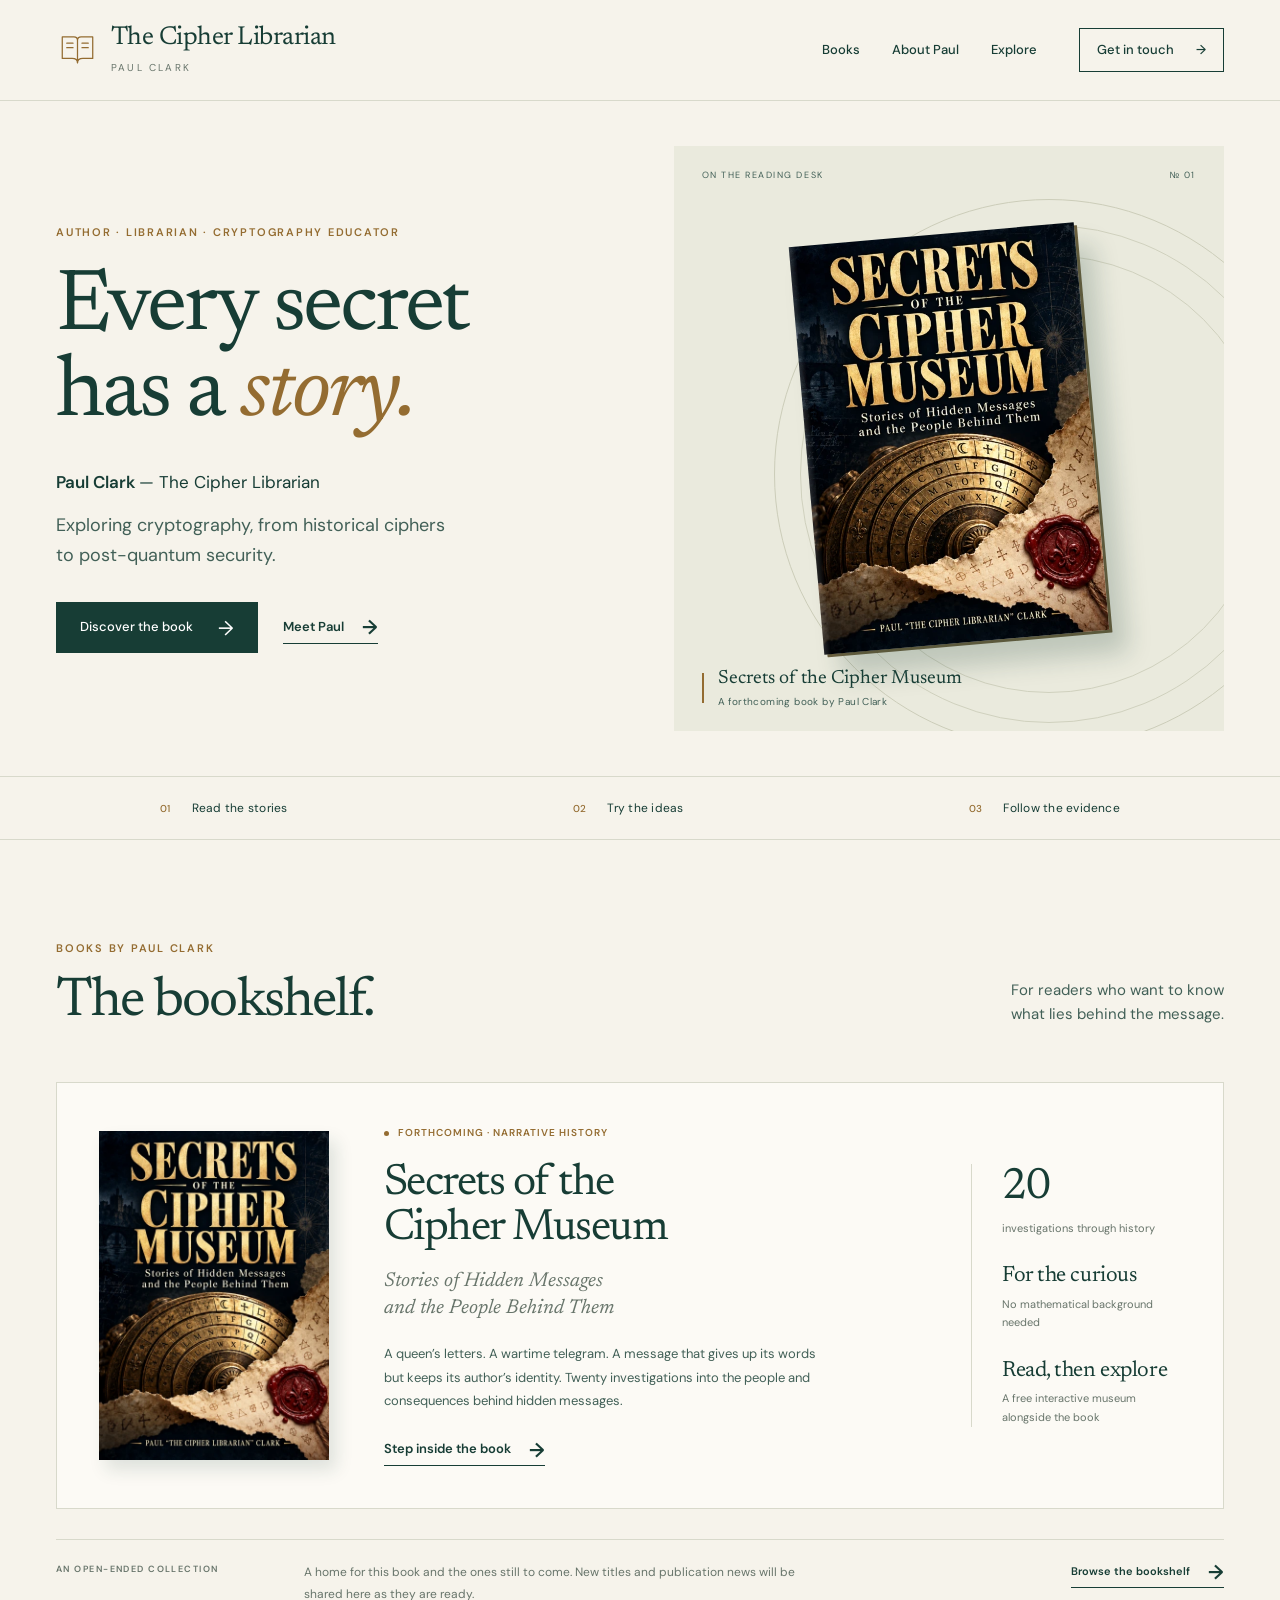
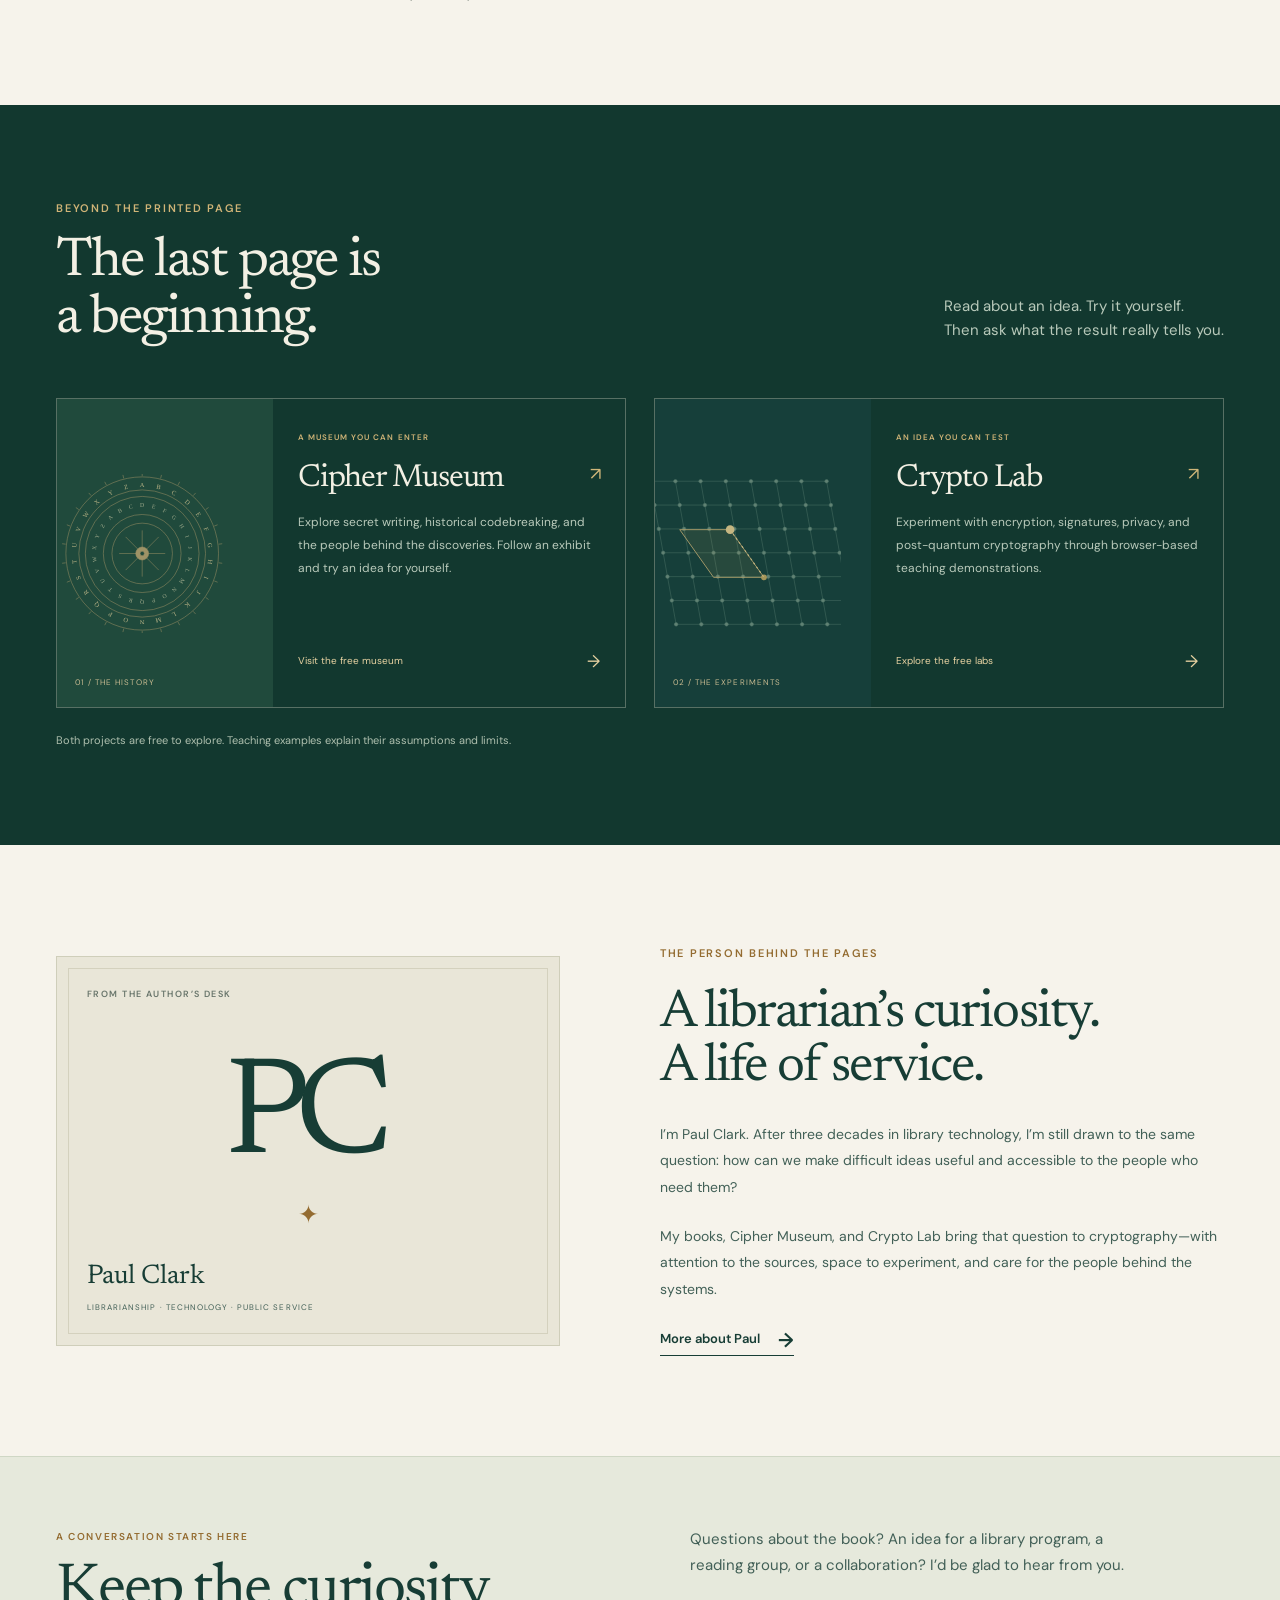
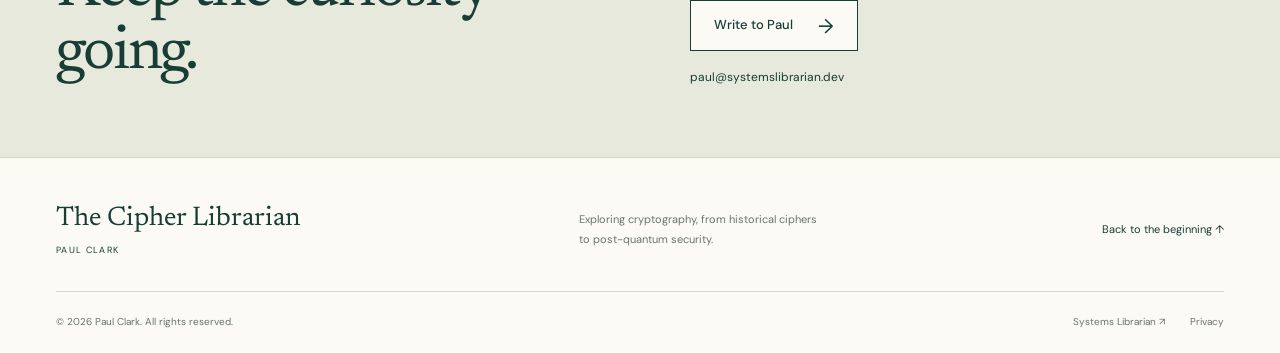
==== index.html @ d2006527 "Build The Cipher Librarian author and book website" ====
<!doctype html>
<html lang="en"><head><meta charset="utf-8"><meta name="viewport" content="width=device-width, initial-scale=1"><title>Paul Clark — The Cipher Librarian</title><meta name="description" content="Books and interactive explorations of cryptography by Paul Clark, from historical ciphers to post-quantum security."><meta name="theme-color" content="#173d35"><link rel="canonical" href="https://cipherlibrarian.com/"><link rel="icon" type="image/svg+xml" href="/assets/favicon.svg"><meta property="og:type" content="website"><meta property="og:site_name" content="The Cipher Librarian"><meta property="og:title" content="Paul Clark — The Cipher Librarian"><meta property="og:description" content="Books and interactive explorations of cryptography by Paul Clark, from historical ciphers to post-quantum security."><meta property="og:url" content="https://cipherlibrarian.com/"><meta property="og:image" content="https://cipherlibrarian.com/assets/social-card.png"><meta property="og:image:width" content="1200"><meta property="og:image:height" content="630"><meta property="og:image:alt" content="Paul Clark — The Cipher Librarian. Books, history, and hands-on cryptography."><meta name="twitter:card" content="summary_large_image"><link rel="stylesheet" href="/assets/fonts.css"><link rel="stylesheet" href="/assets/site.css"><script src="/assets/site.js" defer></script><script type="application/ld+json">{"@context": "https://schema.org", "@type": "WebSite", "name": "The Cipher Librarian", "url": "https://cipherlibrarian.com", "author": {"@type": "Person", "name": "Paul Clark", "alternateName": "The Cipher Librarian", "url": "https://cipherlibrarian.com/about/", "sameAs": ["https://systemslibrarian.dev/", "https://github.com/systemslibrarian", "https://www.linkedin.com/in/systemslibrarian"]}}</script></head><body><a class="skip-link" href="#main">Skip to content</a>
<header class="site-header"><div class="wrap header-inner">
<a class="brand" href="/" aria-label="The Cipher Librarian, home"><svg class="brand-mark" viewBox="0 0 48 48" aria-hidden="true"><path d="M7 10h13c3 0 4 2 4 4v25c0-3-2-5-6-5H7zM41 10H28c-3 0-4 2-4 4v25c0-3 2-5 6-5h11z"/><path d="M12 17h7m-7 5h7m10-5h7m-7 5h7"/></svg><span>The Cipher Librarian<small>PAUL CLARK</small></span></a>
<button class="menu-toggle" aria-expanded="false" aria-controls="primary-navigation"><span>Menu</span><svg viewBox="0 0 24 24" aria-hidden="true"><path d="M4 8h16M4 16h16"/></svg></button>
<nav id="primary-navigation" aria-label="Main navigation"><a href="/books/" >Books</a><a href="/about/" >About Paul</a><a href="/#explore">Explore</a><a class="nav-contact" href="/#contact">Get in touch <span aria-hidden="true">→</span></a></nav>
</div></header><main id="main"><section class="hero wrap"><div class="hero-copy"><p class="eyebrow">Author · Librarian · Cryptography educator</p><h1>Every secret <br>has a <em>story.</em></h1><p class="hero-name">Paul Clark <span>— The Cipher Librarian</span></p><p class="hero-tagline">Exploring cryptography, from historical ciphers to post-quantum security.</p><div class="actions"><a class="button" href="/books/secrets-of-the-cipher-museum/">Discover the book <span aria-hidden="true">→</span></a><a class="text-link" href="/about/">Meet Paul <span aria-hidden="true">→</span></a></div></div><div class="hero-stage"><div class="stage-label"><span>On the reading desk</span><span>№ 01</span></div><div class="stage-dial" aria-hidden="true"></div><a class="hero-book" href="/books/secrets-of-the-cipher-museum/" aria-label="Explore Secrets of the Cipher Museum"><img class="" src="/assets/secrets-cover.webp" srcset="/assets/secrets-cover-small.webp 480w, /assets/secrets-cover.webp 900w" sizes="(max-width: 640px) 75vw, 360px" width="1049" height="1500" alt="Secrets of the Cipher Museum by Paul ‘The Cipher Librarian’ Clark. Gold lettering above a cipher wheel, a torn letter, and a red wax seal." fetchpriority="high"></a><div class="stage-caption"><span class="caption-rule"></span><div><span>Secrets of the Cipher Museum</span><small>A forthcoming book by Paul Clark</small></div></div></div></section>
<div class="reading-strip"><div class="wrap"><span><b>01</b> Read the stories</span><span><b>02</b> Try the ideas</span><span><b>03</b> Follow the evidence</span></div></div>
<section class="section wrap" id="books"><div class="section-heading"><div><p class="eyebrow">Books by Paul Clark</p><h2>The bookshelf.</h2></div><p>For readers who want to know <br>what lies behind the message.</p></div><article class="book-feature"><a class="shelf-cover" href="/books/secrets-of-the-cipher-museum/" aria-label="Discover Secrets of the Cipher Museum"><img class="" src="/assets/secrets-cover-small.webp" srcset="/assets/secrets-cover-small.webp 480w, /assets/secrets-cover.webp 900w" sizes="(max-width: 640px) 75vw, 360px" width="1049" height="1500" alt="Secrets of the Cipher Museum by Paul ‘The Cipher Librarian’ Clark. Gold lettering above a cipher wheel, a torn letter, and a red wax seal." loading="lazy"></a><div class="book-copy"><p class="eyebrow"><span class="status-dot"></span> Forthcoming · Narrative history</p><h3><a href="/books/secrets-of-the-cipher-museum/">Secrets of the <br>Cipher Museum</a></h3><p class="book-subtitle">Stories of Hidden Messages <br>and the People Behind Them</p><p>A queen’s letters. A wartime telegram. A message that gives up its words but keeps its author’s identity. Twenty investigations into the people and consequences behind hidden messages.</p><a class="text-link" href="/books/secrets-of-the-cipher-museum/">Step inside the book <span aria-hidden="true">→</span></a></div><dl class="book-notes"><div><dt>20</dt><dd>investigations through history</dd></div><div><dt>For the curious</dt><dd>No mathematical background needed</dd></div><div><dt>Read, then explore</dt><dd>A free interactive museum alongside the book</dd></div></dl></article><div class="shelf-note"><span class="small-label">An open-ended collection</span><p>A home for this book and the ones still to come. New titles and publication news will be shared here as they are ready.</p><a class="text-link" href="/books/">Browse the bookshelf <span aria-hidden="true">→</span></a></div></section>
<section class="explore-section" id="explore"><div class="wrap"><div class="section-heading"><div><p class="eyebrow">Beyond the printed page</p><h2>The last page is <br>a beginning.</h2></div><p>Read about an idea. Try it yourself. <br>Then ask what the result really tells you.</p></div><div class="explore-grid"><a class="explore-card museum-card" href="https://ciphermuseum.com/"><div class="project-art"><img src="/assets/cipher-wheel.svg" width="300" height="220" alt="" loading="lazy"><span class="project-number">01 / THE HISTORY</span></div><div class="project-copy"><p class="eyebrow">A museum you can enter</p><h3>Cipher Museum <span aria-hidden="true">↗</span></h3><p>Explore secret writing, historical codebreaking, and the people behind the discoveries. Follow an exhibit and try an idea for yourself.</p><span class="project-cta">Visit the free museum <span aria-hidden="true">→</span></span></div></a><a class="explore-card lab-card" href="https://crypto-lab.systemslibrarian.dev/"><div class="project-art"><img src="/assets/security-lattice.svg" width="300" height="220" alt="" loading="lazy"><span class="project-number">02 / THE EXPERIMENTS</span></div><div class="project-copy"><p class="eyebrow">An idea you can test</p><h3>Crypto Lab <span aria-hidden="true">↗</span></h3><p>Experiment with encryption, signatures, privacy, and post-quantum cryptography through browser-based teaching demonstrations.</p><span class="project-cta">Explore the free labs <span aria-hidden="true">→</span></span></div></a></div><p class="explore-footnote">Both projects are free to explore. Teaching examples explain their assumptions and limits.</p></div></section>
<section class="section wrap author-intro"><div class="author-card" aria-label="Paul Clark, librarian, author, and educator"><p class="small-label">From the author’s desk</p><div class="author-monogram" aria-hidden="true">PC<span>✦</span></div><div class="author-card-bottom"><span>Paul Clark</span><small>Librarianship · Technology · Public service</small></div></div><div class="author-intro-copy"><p class="eyebrow">The person behind the pages</p><h2>A librarian’s curiosity. <br>A life of service.</h2><p>I’m Paul Clark. After three decades in library technology, I’m still drawn to the same question: how can we make difficult ideas useful and accessible to the people who need them?</p><p>My books, Cipher Museum, and Crypto Lab bring that question to cryptography—with attention to the sources, space to experiment, and care for the people behind the systems.</p><a class="text-link" href="/about/">More about Paul <span aria-hidden="true">→</span></a></div></section>
<section class="contact-section" id="contact"><div class="wrap contact-grid"><div><p class="eyebrow">A conversation starts here</p><h2>Keep the curiosity <br>going.</h2></div><div><p>Questions about the book? An idea for a library program, a reading group, or a collaboration? I’d be glad to hear from you.</p><a class="button button-light" href="mailto:paul@systemslibrarian.dev?subject=Hello%20from%20The%20Cipher%20Librarian">Write to Paul <span aria-hidden="true">→</span></a><a class="contact-email" href="mailto:paul@systemslibrarian.dev">paul@systemslibrarian.dev</a></div></div></section></main><footer class="site-footer"><div class="wrap footer-top"><a class="footer-brand" href="/">The Cipher Librarian<span>Paul Clark</span></a><p>Exploring cryptography, from historical ciphers <br>to post-quantum security.</p><a href="/#main">Back to the beginning ↑</a></div><div class="wrap footer-bottom"><span>© 2026 Paul Clark. All rights reserved.</span><div><a href="https://systemslibrarian.dev/">Systems Librarian ↗</a><a href="/privacy/">Privacy</a></div></div></footer></body></html>
---- assets/fonts.css ----
@font-face {
  font-family: 'DM Sans';
  font-style: normal;
  font-weight: 400;
  font-display: swap;
  src: url(/assets/font-0.ttf) format('truetype');
}
@font-face {
  font-family: 'DM Sans';
  font-style: normal;
  font-weight: 500;
  font-display: swap;
  src: url(/assets/font-1.ttf) format('truetype');
}
@font-face {
  font-family: 'DM Sans';
  font-style: normal;
  font-weight: 600;
  font-display: swap;
  src: url(/assets/font-2.ttf) format('truetype');
}
@font-face {
  font-family: 'DM Sans';
  font-style: normal;
  font-weight: 700;
  font-display: swap;
  src: url(/assets/font-3.ttf) format('truetype');
}
@font-face {
  font-family: 'Newsreader';
  font-style: italic;
  font-weight: 400;
  font-display: swap;
  src: url(/assets/font-4.ttf) format('truetype');
}
@font-face {
  font-family: 'Newsreader';
  font-style: normal;
  font-weight: 400;
  font-display: swap;
  src: url(/assets/font-5.ttf) format('truetype');
}
@font-face {
  font-family: 'Newsreader';
  font-style: normal;
  font-weight: 500;
  font-display: swap;
  src: url(/assets/font-6.ttf) format('truetype');
}
---- assets/site.css ----
@charset "UTF-8";
:root{--paper:#f6f3eb;--paper-light:#fcfaf5;--ink:#173d35;--ink-soft:#426057;--muted:#68756b;--gold:#946c31;--line:#d8d9cb;--dark:#12382f;--serif:'Newsreader',Georgia,'Times New Roman',serif;--sans:'DM Sans',Arial,sans-serif}
*{box-sizing:border-box}html{scroll-behavior:smooth;scroll-padding-top:30px}body{margin:0;background:var(--paper);color:var(--ink);font-family:var(--sans);font-size:16px;line-height:1.7;-webkit-font-smoothing:antialiased}a{color:inherit;text-decoration:none}a:hover{color:var(--gold)}img{display:block;max-width:100%;height:auto}button{font:inherit}button,a,summary{-webkit-tap-highlight-color:transparent}:focus-visible{outline:3px solid #b78949;outline-offset:6px}::selection{background:#d6ddbf;color:var(--ink)}.wrap{width:min(1240px,calc(100% - 112px));margin-inline:auto}.skip-link{position:fixed;top:-100px;left:20px;z-index:99;padding:12px 20px;background:var(--ink);color:white}.skip-link:focus{top:12px}h1,h2,h3,p{margin-top:0}h1,h2,h3{font-family:var(--serif);font-weight:400;letter-spacing:-.035em;line-height:1.03}h1{font-size:clamp(64px,6.8vw,102px)}h2{font-size:clamp(42px,4.3vw,64px)}h3{font-size:40px}h1 em{font-weight:400;color:var(--gold)}p{margin-bottom:22px}.eyebrow,.small-label,.case-index,.note-index{font-size:11px;letter-spacing:.16em;text-transform:uppercase;font-weight:600;line-height:1.6}.eyebrow{margin-bottom:24px;color:var(--gold)}.small-label{color:var(--muted)}.site-header{border-bottom:1px solid var(--line)}.header-inner{height:100px;display:flex;align-items:center;justify-content:space-between;gap:30px}.brand{display:flex;align-items:center;gap:12px}.brand:hover{color:var(--ink)}.brand-mark{width:43px;height:43px;fill:none;stroke:var(--gold);stroke-width:1.4;stroke-linejoin:round;stroke-linecap:round}.brand>span{font-family:var(--serif);font-size:26px;line-height:1.05;letter-spacing:-.02em}.brand small{font:10px/1.5 var(--sans);letter-spacing:.22em;display:block;margin-top:7px;color:var(--muted)}nav{display:flex;align-items:center;gap:32px;font-size:13px;font-weight:500}nav a{padding-block:7px}nav a[aria-current]{box-shadow:0 1px 0 var(--gold)}nav .nav-contact{margin-left:10px;border:1px solid var(--ink);padding:10px 17px;display:flex;gap:22px}.nav-contact:hover{background:var(--ink);color:var(--paper)}.menu-toggle{display:none}.hero{min-height:675px;display:grid;grid-template-columns:1.04fr 1fr;gap:45px;align-items:center}.hero-copy{padding-block:60px}.hero h1{margin-bottom:30px;line-height:.99}.hero-name{font-size:17px;margin-bottom:14px;font-weight:600}.hero-name span{font-weight:400}.hero-tagline{font-size:18px;max-width:405px;color:var(--ink-soft);line-height:1.65;margin-bottom:32px}.actions{display:flex;align-items:center;flex-wrap:wrap;gap:25px}.button{display:inline-flex;align-items:center;justify-content:space-between;gap:25px;padding:14px 23px;background:var(--ink);color:#fff;font-size:13px;font-weight:500;border:1px solid var(--ink);line-height:1.6;transition:background .18s,transform .18s}.button span{font-size:20px;font-weight:400;line-height:1}.button:hover{background:#29584a;color:white;transform:translateY(-2px)}.text-link{display:inline-flex;align-items:center;gap:18px;font-size:13px;font-weight:600;padding-block:5px;border-bottom:1px solid currentColor;line-height:1.6}.text-link span{font-size:20px;line-height:1}.hero-stage{height:585px;position:relative;background:#eaeadd;display:flex;align-items:center;justify-content:center;isolation:isolate;overflow:hidden}.stage-label{position:absolute;left:28px;right:28px;top:22px;display:flex;justify-content:space-between;font-size:9px;letter-spacing:.17em;text-transform:uppercase;z-index:2;color:var(--ink-soft)}.stage-dial{position:absolute;width:550px;height:550px;border:1px solid #cccdb9;border-radius:50%;z-index:-1;transform:translate(100px,35px)}.stage-dial:before,.stage-dial:after{content:'';position:absolute;border:1px solid #d0d1be;border-radius:50%;inset:25px}.stage-dial:after{inset:55px}.hero-book{position:relative;width:286px;transform:rotate(-5deg);transition:transform .3s;box-shadow:17px 24px 24px #173d3535,3px 3px 0 #6e613f;border-radius:1px}.hero-book:before{content:'';position:absolute;width:7px;left:0;top:0;bottom:0;background:linear-gradient(90deg,#ffffff25,#00000012);z-index:1}.hero-book:hover{transform:rotate(-2deg) translateY(-5px)}.hero-book img{width:100%;aspect-ratio:1049/1500}.stage-caption{position:absolute;left:28px;bottom:22px;display:flex;gap:14px;align-items:center;font-family:var(--serif);font-size:19px;line-height:1.25}.caption-rule{height:30px;width:2px;background:var(--gold)}.stage-caption small{display:block;font:10px/1.5 var(--sans);letter-spacing:.04em;margin-top:3px;color:var(--ink-soft)}.reading-strip{border-block:1px solid var(--line)}.reading-strip>.wrap{display:flex;justify-content:space-between;padding-block:21px;max-width:960px}.reading-strip span{font-size:12px;letter-spacing:.02em}.reading-strip b{font-size:10px;font-weight:500;color:var(--gold);margin-right:18px}.section{padding-block:100px}.section-heading{display:flex;justify-content:space-between;align-items:end;gap:40px;margin-bottom:50px}.section-heading .eyebrow{margin-bottom:17px}.section-heading h2{margin:0}.section-heading>p{color:var(--ink-soft);font-size:15px;line-height:1.6;margin-bottom:6px}.book-feature{display:grid;grid-template-columns:230px 1fr 210px;gap:55px;align-items:center;padding:42px;background:var(--paper-light);border:1px solid var(--line)}.shelf-cover{max-width:230px;box-shadow:7px 10px 16px #173d3520;transition:transform .2s}.shelf-cover:hover{transform:translateY(-4px)}.book-copy h3{font-size:44px;margin-bottom:16px}.book-copy .eyebrow{letter-spacing:.1em;font-size:10px;margin-bottom:21px}.status-dot{display:inline-block;width:5px;height:5px;background:var(--gold);border-radius:50%;vertical-align:middle;margin-right:6px}.book-subtitle{font-family:var(--serif);color:var(--muted);font-style:italic;font-size:20px;line-height:1.35;margin-bottom:20px}.book-copy>p:not(.eyebrow):not(.book-subtitle){font-size:13px;color:var(--ink-soft);line-height:1.8;max-width:440px}.book-notes{margin:0;padding-left:30px;border-left:1px solid var(--line)}.book-notes>div+div{margin-top:27px}.book-notes dt{font-family:var(--serif);font-size:22px;letter-spacing:-.02em;line-height:1.1;margin-bottom:6px}.book-notes>div:first-child dt{font-size:44px}.book-notes dd{margin:0;font-size:11px;line-height:1.7;color:var(--muted)}.shelf-note{display:grid;grid-template-columns:220px 1fr auto;gap:28px;align-items:start;margin-top:30px;padding-top:22px;border-top:1px solid var(--line)}.shelf-note p{font-size:12px;color:var(--muted);max-width:510px;margin:0;line-height:1.8}.shelf-note .text-link{font-size:11px;white-space:nowrap;margin-top:-5px}.shelf-note .small-label{font-size:9px}.explore-section{padding-block:95px;background:var(--dark);color:#f3f0e4}.explore-section .eyebrow{color:#d0b477}.explore-section .section-heading>p{color:#b8c9ba}.explore-grid{display:grid;grid-template-columns:1fr 1fr;gap:28px}.explore-card{border:1px solid #577064;display:grid;grid-template-columns:38% 1fr;min-height:310px;transition:border-color .2s,background .2s}.explore-card:hover{color:inherit;background:#1c4539;border-color:#cfb679}.project-art{position:relative;overflow:hidden;display:flex;align-items:center;background:#204a3c;isolation:isolate}.project-art img{width:260px;max-width:none;transform:translateX(-30px);opacity:.85}.lab-card .project-art{background:#163f3a}.project-number{position:absolute;bottom:18px;left:18px;right:12px;font-size:8px;letter-spacing:.13em;color:#c7ba90}.project-copy{padding:32px 25px;display:flex;flex-direction:column}.project-copy .eyebrow{font-size:8px;letter-spacing:.13em;margin-bottom:18px}.project-copy h3{font-size:32px;display:flex;justify-content:space-between;align-items:start;gap:12px;margin-bottom:16px}.project-copy h3 span{font:18px var(--sans);color:#cfb679}.project-copy>p:not(.eyebrow){font-size:12px;line-height:1.9;color:#b8c9ba;margin-bottom:22px}.project-cta{font-size:10px;display:flex;justify-content:space-between;align-items:center;color:#e6d1a1;margin-top:auto}.project-cta span{font-size:17px}.explore-footnote{margin:23px 0 0;font-size:11px;color:#aebfae}.author-intro{display:grid;grid-template-columns:1fr 1.12fr;gap:100px;align-items:center}.author-card{min-height:390px;border:1px solid #cfceba;background:#e9e6d8;position:relative;display:flex;flex-direction:column;padding:30px;isolation:isolate;overflow:hidden}.author-card:before{content:'';position:absolute;inset:11px;border:1px solid #d4d1be;z-index:-1}.author-card .small-label{font-size:9px;margin:0}.author-monogram{font-family:var(--serif);font-size:138px;letter-spacing:-.1em;line-height:1.25;margin:auto;text-align:center;padding-right:12px;color:var(--ink);position:relative}.author-monogram span{display:block;font-size:25px;line-height:.9;letter-spacing:0;color:var(--gold);position:relative;left:7px}.author-card-bottom span{font-family:var(--serif);font-size:27px;line-height:1}.author-card-bottom small{display:block;font-size:8px;letter-spacing:.13em;text-transform:uppercase;color:var(--ink-soft);margin-top:10px}.author-intro-copy h2{font-size:53px;margin-bottom:25px}.author-intro-copy p:not(.eyebrow){font-size:14px;line-height:1.9;color:var(--ink-soft)}.contact-section{background:#e6e9dc;padding-block:70px;border-block:1px solid #cfd7c5}.contact-grid{display:grid;grid-template-columns:1fr 1fr;gap:100px;align-items:center}.contact-grid h2{font-size:61px;margin-bottom:0}.contact-grid>div>p:not(.eyebrow){font-size:15px;color:var(--ink-soft);max-width:445px}.contact-grid .eyebrow{font-size:10px;margin-bottom:15px}.button-light{background:var(--paper-light);color:var(--ink)}.button-light:hover{color:white}.contact-email{display:block;font-size:12px;margin-top:16px;width:fit-content}.site-footer{background:var(--paper-light);padding-block:45px 23px}.footer-top{display:grid;grid-template-columns:1fr 1fr auto;gap:30px;align-items:center;padding-bottom:35px;border-bottom:1px solid var(--line)}.footer-brand{font-family:var(--serif);font-size:27px;line-height:1.2}.footer-brand span{display:block;text-transform:uppercase;letter-spacing:.15em;font:9px var(--sans);margin-top:8px}.footer-top>p{margin:0;color:var(--muted);font-size:11px;line-height:1.8}.footer-top>a:last-child{font-size:11px}.footer-bottom{display:flex;justify-content:space-between;gap:20px;margin-top:21px;font-size:10px;color:var(--muted)}.footer-bottom>div{display:flex;gap:25px}.page-intro{padding-block:90px 60px}.page-intro h1{font-size:clamp(65px,6.5vw,92px);margin-bottom:25px}.intro-lead{max-width:620px;font-size:20px;line-height:1.7;color:var(--ink-soft);margin-bottom:15px}.bookshelf-page{padding-bottom:95px}.future-note{margin:60px auto 0;max-width:690px;text-align:center;padding:25px}.future-note .note-index{font-size:10px;color:var(--gold)}.future-note h2{font-size:46px;margin-top:20px;margin-bottom:18px}.future-note>p{font-size:14px;color:var(--ink-soft);line-height:1.9}.book-detail-hero{padding-block:70px 80px;display:grid;grid-template-columns:.85fr 1.15fr;gap:95px;align-items:center}.book-detail-art{background:#e9e9dc;padding:40px 50px 24px}.book-detail-art>a{display:block;max-width:300px;margin:auto;box-shadow:9px 14px 20px #173d3530}.book-detail-art>p{font-size:9px;text-align:center;color:var(--muted);margin:25px 0 0;letter-spacing:.03em}.breadcrumb{display:inline-block;font-size:11px;margin-bottom:35px;color:var(--muted)}.book-detail-copy>.eyebrow{font-size:9px;margin-bottom:17px}.book-detail-copy h1{font-size:clamp(48px,5.1vw,75px);margin-bottom:18px}.detail-subtitle{font:italic 25px/1.3 var(--serif);color:var(--ink-soft);margin-bottom:28px}.detail-promise{font-size:17px;line-height:1.7;max-width:450px;margin-bottom:10px}.book-detail-copy>p:not(.eyebrow):not(.detail-subtitle):not(.detail-promise){font-size:14px;color:var(--ink-soft)}.book-detail-copy .actions{gap:20px;margin-top:28px}.book-detail-copy .actions .text-link{font-size:11px;gap:12px}.book-detail-strip{border-block:1px solid var(--line);background:#eceee2}.book-detail-strip>.wrap{display:flex;justify-content:space-around;gap:20px;padding-block:23px;font-size:11px}.book-overview{display:grid;grid-template-columns:1fr 1fr;gap:100px}.prose{font-size:16px;color:var(--ink-soft);line-height:1.95}.prose h2{color:var(--ink);font-size:45px}.book-overview h2{font-size:58px}.case-section{background:#ebe9df;padding-block:80px}.case-section .section-heading>p{font-size:14px}.case-grid{display:grid;grid-template-columns:repeat(3,1fr);gap:45px}.case-grid article{border-top:1px solid #bfc4b1;padding-top:22px}.case-index{font-size:9px;color:var(--gold)}.case-grid h3{font-size:31px;margin-top:27px;margin-bottom:18px;line-height:1.1}.case-grid p{font-size:13px;color:var(--ink-soft);line-height:1.9;margin:0}.opening-section{display:grid;grid-template-columns:1fr 2fr;gap:70px;scroll-margin-top:20px}.opening-label>span{font-family:var(--serif);font-size:34px;color:#94a089}.opening-prose{max-width:700px}.opening-prose h2{font-size:47px;margin-bottom:32px}.opening-prose p{font-family:var(--serif);font-size:23px;line-height:1.75;letter-spacing:-.01em}.opening-prose .dropcap:first-letter{float:left;font-size:77px;line-height:.8;margin:10px 9px 0 0;color:var(--gold)}.opening-prose .excerpt-credit{font:10px var(--sans);margin:25px 0 0;color:var(--muted)}.mystery-section{padding:50px 60px;display:grid;grid-template-columns:1fr 1.3fr;gap:80px;align-items:center;background:#e5e8d8;border:1px solid #ccd2bc}.envelope-art svg{stroke:#8b754b;stroke-width:1.2;fill:none;width:100%;transform:rotate(-8deg)}.envelope-art svg circle{fill:#e5e8d8}.mystery-section h2{font-size:51px;margin-bottom:20px}.mystery-section p:not(.eyebrow){font-size:14px;line-height:1.9;color:var(--ink-soft)}.mystery-section .small-copy{font-size:11px!important}.mystery-section .button{font-size:11px;gap:25px}.faq-section{display:grid;grid-template-columns:1fr 1.4fr;gap:80px}.faq-section h2{font-size:51px}.faq-list details{border-top:1px solid var(--line);padding:21px 0}.faq-list details:last-child{border-bottom:1px solid var(--line)}.faq-list summary{cursor:pointer;list-style:none;display:flex;justify-content:space-between;gap:20px;font-size:14px;font-weight:500;line-height:1.6}.faq-list summary:after{content:'+';font-size:22px;line-height:1;font-weight:400;color:var(--gold)}.faq-list details[open] summary:after{content:'−'}.faq-list summary::-webkit-details-marker{display:none}.faq-list p{font-size:13px;color:var(--ink-soft);line-height:1.9;margin:20px 25px 0 0}.faq-list .text-link{margin-top:16px;font-size:11px}.about-intro{padding-bottom:65px}.about-body{display:grid;grid-template-columns:330px 1fr;gap:110px;align-items:start;padding-bottom:100px}.about-sidebar{position:sticky;top:30px}.about-sidebar .author-card{min-height:380px}.about-sidebar>.text-link{font-size:11px;margin-top:22px}.about-prose{max-width:680px}.about-prose>.eyebrow{margin-bottom:20px}.about-prose h2{font-size:46px;margin-top:55px;margin-bottom:24px}.about-prose>.eyebrow+h2{margin-top:0}.faith-note{margin:55px 0;padding:36px;background:#e9ecdf;border-left:2px solid var(--gold)}.faith-note .eyebrow{font-size:10px;margin-bottom:16px}.faith-note h2{margin-top:0;font-size:42px}.faith-note>p{font-size:14px}.faith-note blockquote{font:italic 28px/1.45 var(--serif);color:var(--ink);margin:35px 0 0}.faith-note cite{display:block;font:10px/1.7 var(--sans);letter-spacing:.08em;text-transform:uppercase;margin-top:13px;color:var(--gold)}.legal-prose{max-width:820px;padding-bottom:80px}.legal-prose h2{margin-top:40px;font-size:36px}.legal-prose a{text-decoration:underline}.small-copy{font-size:12px}
@media(min-width:1600px){.hero{min-height:730px;gap:75px}.hero-stage{height:620px}.hero-book{width:306px}}
@media(max-width:1150px){.wrap{width:calc(100% - 72px)}nav{gap:25px}.hero{gap:30px;min-height:625px}.hero h1{font-size:82px}.hero-stage{height:540px}.hero-book{width:258px}.hero-name{font-size:15px}.hero-tagline{font-size:16px}.actions{gap:20px}.button{padding:13px 18px;font-size:12px;gap:18px}.book-feature{grid-template-columns:190px 1fr 160px;gap:30px;padding:32px}.book-copy h3{font-size:39px}.book-notes{padding-left:22px}.shelf-note{grid-template-columns:170px 1fr}.shelf-note>a{grid-column:2}.explore-card{grid-template-columns:30% 1fr}.project-copy{padding:27px 20px}.project-copy h3{font-size:29px}.author-intro{gap:65px}.author-intro-copy h2{font-size:45px}.contact-grid{gap:65px}.book-detail-hero{gap:55px}.book-detail-art{padding:30px 35px 22px}.book-detail-copy h1{font-size:61px}.book-detail-copy .actions .text-link{margin-top:0}.book-overview{gap:60px}.about-body{grid-template-columns:290px 1fr;gap:70px}}
@media(max-width:900px){.wrap{width:calc(100% - 48px)}.header-inner{height:88px}.brand>span{font-size:23px}.brand-mark{width:37px}nav{gap:19px;font-size:12px}nav .nav-contact{margin-left:0;padding:8px 11px;gap:15px}.hero{gap:23px;min-height:580px}.hero h1{font-size:69px}.hero-stage{height:490px}.hero-book{width:230px}.hero .eyebrow{font-size:9px}.hero-copy{padding-block:45px}.hero-name{max-width:290px;line-height:1.7}.hero-name span{display:block}.hero-tagline{max-width:285px;font-size:15px}.hero .actions{gap:17px}.hero .text-link{font-size:12px}.stage-label{left:20px;right:20px;top:18px;font-size:8px}.stage-caption{left:20px;bottom:18px;font-size:16px}.stage-caption small{font-size:9px}.section{padding-block:75px}.book-feature{grid-template-columns:170px 1fr;gap:30px}.book-notes{grid-column:1/-1;display:flex;justify-content:space-between;border-left:0;border-top:1px solid var(--line);padding:25px 0 0;gap:30px;align-items:start}.book-notes>div+div{margin:0}.book-notes>div:first-child dt{font-size:25px}.book-notes dt{font-size:20px}.book-notes dd{max-width:170px}.book-copy h3{font-size:40px}.book-copy>p:not(.eyebrow):not(.book-subtitle){font-size:13px}.section-heading{gap:25px}.section-heading>p{font-size:13px}.explore-section{padding-block:75px}.explore-grid{gap:20px}.explore-card{grid-template-columns:1fr}.project-art{height:145px;justify-content:center}.project-art img{transform:translate(55px,3px);width:310px}.project-number{left:20px;font-size:8px}.project-copy{padding:25px}.project-copy>p:not(.eyebrow){font-size:13px}.project-copy h3{font-size:34px}.author-intro{gap:45px;grid-template-columns:1fr 1.2fr}.author-card{min-height:360px;padding:26px}.author-monogram{font-size:120px}.author-intro-copy h2{font-size:39px}.author-intro-copy p:not(.eyebrow){font-size:13px}.contact-grid{gap:45px}.contact-grid h2{font-size:51px}.contact-grid>div>p:not(.eyebrow){font-size:13px}.footer-top{grid-template-columns:1fr 1fr}.footer-top>a:last-child{grid-column:2;margin-top:-8px}.footer-brand{font-size:25px}.book-detail-hero{gap:35px;grid-template-columns:.9fr 1.1fr}.book-detail-art{padding:25px 25px 20px}.book-detail-copy h1{font-size:49px}.detail-subtitle{font-size:22px}.detail-promise{font-size:15px}.book-detail-copy .actions{gap:15px}.book-detail-copy .actions .text-link{font-size:11px}.book-detail-strip>.wrap{font-size:10px}.book-overview{grid-template-columns:.85fr 1.15fr;gap:45px}.book-overview h2{font-size:46px}.prose{font-size:14px}.case-grid{gap:25px}.case-grid h3{font-size:28px}.case-grid p{font-size:12px}.opening-section{grid-template-columns:.65fr 2fr;gap:40px}.opening-prose h2{font-size:40px}.opening-prose p{font-size:21px}.mystery-section{padding:40px;gap:45px;grid-template-columns:.85fr 1.15fr}.mystery-section h2{font-size:42px}.mystery-section p:not(.eyebrow){font-size:13px}.faq-section{gap:45px}.faq-section h2{font-size:43px}.faq-list summary{font-size:13px}.about-body{grid-template-columns:240px 1fr;gap:45px}.about-sidebar .author-card{padding:23px;min-height:330px}.about-prose h2{font-size:40px}.faith-note{padding:26px}.faith-note h2{font-size:35px}.faith-note blockquote{font-size:25px}}
@media(max-width:760px){.wrap{width:calc(100% - 40px)}.header-inner{height:82px}.brand>span{font-size:23px}.brand small{font-size:9px}.brand-mark{width:36px;height:36px}.menu-toggle{display:flex;align-items:center;gap:11px;padding:10px 0 10px 14px;background:none;border:0;color:var(--ink);font-size:12px}.menu-toggle svg{width:22px;height:22px;fill:none;stroke:currentColor;stroke-width:1.4}#primary-navigation{display:none;position:absolute;left:0;right:0;top:82px;z-index:15;background:var(--paper-light);padding:15px 25px 25px;box-shadow:0 10px 15px #173d3515;border-bottom:1px solid var(--line)}#primary-navigation.is-open{display:flex;flex-direction:column;align-items:stretch;gap:0}#primary-navigation a{padding:14px 0;border-bottom:1px solid var(--line);font-size:14px}#primary-navigation a[aria-current]{box-shadow:none;color:var(--gold)}#primary-navigation .nav-contact{margin-top:15px;border:1px solid var(--ink);padding:12px 15px}.hero{grid-template-columns:1fr;gap:0;padding-bottom:30px}.hero-copy{padding-block:45px 37px}.hero h1{font-size:clamp(66px,12vw,90px);margin-bottom:23px}.hero .eyebrow{font-size:9px;margin-bottom:23px}.hero-name{max-width:none;font-size:16px;margin-bottom:12px}.hero-name span{display:inline}.hero-tagline{max-width:410px;font-size:16px;margin-bottom:25px}.hero .actions{gap:25px}.hero .button{padding:13px 19px}.hero-stage{height:510px}.hero-book{width:265px;transform:rotate(-4deg)}.stage-label{left:25px;right:25px;top:21px;font-size:9px}.stage-caption{left:25px;bottom:20px;font-size:18px}.stage-caption small{font-size:10px}.stage-dial{width:550px;height:550px}.reading-strip>.wrap{padding-block:18px;gap:15px}.reading-strip span{font-size:10px;line-height:1.5}.reading-strip b{display:block;font-size:9px;margin-bottom:6px}.section{padding-block:65px}.section-heading{display:block;margin-bottom:30px}.section-heading h2{font-size:47px}.section-heading .eyebrow{font-size:10px;margin-bottom:15px}.section-heading>p{margin-top:21px;font-size:14px}.section-heading>p br{display:none}.book-feature{padding:28px;grid-template-columns:140px 1fr;gap:30px}.book-copy h3{font-size:34px}.book-copy .eyebrow{font-size:8px;margin-bottom:15px}.book-subtitle{font-size:18px}.book-copy>p:not(.eyebrow):not(.book-subtitle){font-size:12px}.book-copy .text-link{font-size:11px;gap:15px}.book-notes{gap:22px;padding-top:24px}.book-notes dd{font-size:10px}.book-notes dt{font-size:19px}.shelf-note{grid-template-columns:1fr;gap:12px;margin-top:24px;padding-top:20px}.shelf-note>a{grid-column:auto;width:fit-content;margin-top:5px}.shelf-note p{max-width:540px}.explore-section{padding-block:65px}.explore-section .section-heading h2{font-size:47px}.explore-grid{gap:20px}.project-copy{padding:23px}.project-copy h3{font-size:30px}.project-copy>p:not(.eyebrow){font-size:12px}.project-copy .eyebrow{font-size:8px}.project-cta{font-size:10px}.project-art{height:140px}.explore-footnote{font-size:10px;line-height:1.8}.author-intro{grid-template-columns:1fr;gap:37px}.author-card{min-height:320px;max-width:none}.author-monogram{font-size:120px}.author-intro-copy h2{font-size:47px}.author-intro-copy p:not(.eyebrow){font-size:14px}.author-intro-copy .eyebrow{font-size:10px}.contact-section{padding-block:55px}.contact-grid{grid-template-columns:1fr;gap:26px}.contact-grid h2{font-size:52px}.contact-grid>div>p:not(.eyebrow){font-size:14px}.contact-grid h2 br{display:none}.footer-top{grid-template-columns:1fr;gap:25px;align-items:start;padding-bottom:28px}.footer-top>a:last-child{grid-column:auto;margin-top:0}.footer-top>p br{display:none}.footer-bottom{flex-direction:column;gap:13px}.site-footer{padding-block:35px 25px}.footer-brand{font-size:28px}.page-intro{padding-block:50px 36px}.page-intro h1{font-size:67px}.intro-lead{font-size:18px;line-height:1.7;max-width:560px}.bookshelf-page{padding-bottom:60px}.future-note{margin-top:25px;padding:25px 0 0}.future-note h2{font-size:39px}.future-note>p{font-size:13px}.book-detail-hero{grid-template-columns:1fr;gap:35px;padding-block:35px 50px}.book-detail-art{padding:32px 40px 22px;order:2}.book-detail-art>a{max-width:270px}.book-detail-art>p{font-size:10px}.book-detail-copy{order:1}.breadcrumb{margin-bottom:24px}.book-detail-copy>.eyebrow{font-size:9px}.book-detail-copy h1{font-size:clamp(49px,9vw,65px)}.detail-subtitle{font-size:25px}.detail-promise{font-size:17px;max-width:540px}.book-detail-copy .actions{gap:23px}.book-detail-strip>.wrap{flex-wrap:wrap;justify-content:start;gap:8px 22px;font-size:10px;padding-block:18px}.book-overview{grid-template-columns:1fr;gap:20px}.book-overview h2{font-size:49px}.book-overview .prose{font-size:15px}.case-section{padding-block:60px}.case-grid{grid-template-columns:1fr;gap:32px}.case-grid h3{font-size:35px;margin-top:18px;margin-bottom:15px}.case-grid h3 br{display:none}.case-grid p{font-size:14px;max-width:560px}.opening-section{grid-template-columns:1fr;gap:22px}.opening-label{display:flex;justify-content:space-between;align-items:center}.opening-label>.eyebrow{margin:0;font-size:10px}.opening-label>span{font-size:22px}.opening-prose h2{font-size:43px;margin-bottom:25px}.opening-prose p{font-size:22px}.opening-prose .text-link{font-size:11px;gap:15px}.mystery-section{grid-template-columns:1fr;gap:20px;padding:32px}.envelope-art{max-width:250px;margin:0 auto;width:100%}.mystery-section h2{font-size:46px}.mystery-section .eyebrow{font-size:9px}.mystery-section p:not(.eyebrow){font-size:14px}.mystery-section .button{font-size:11px}.faq-section{grid-template-columns:1fr;gap:15px}.faq-list summary{font-size:14px}.faq-list p{font-size:13px}.about-body{grid-template-columns:1fr;gap:45px;padding-bottom:65px}.about-sidebar{position:static}.about-sidebar .author-card{min-height:320px}.about-sidebar>.text-link{font-size:12px}.about-prose{font-size:15px;max-width:none}.about-prose h2{font-size:45px}.faith-note{padding:30px 25px;margin-block:40px}.faith-note h2{font-size:39px}.faith-note blockquote{font-size:29px}.legal-prose{font-size:15px}}
@media(max-width:500px){.wrap{width:calc(100% - 36px)}.brand>span{font-size:21px}.brand{gap:9px}.brand-mark{width:33px}.brand small{font-size:8px}.hero h1{font-size:67px}.hero-name{font-size:14px}.hero-tagline{font-size:15px}.hero .actions{gap:23px}.hero .text-link{font-size:11px}.hero-stage{height:490px}.hero-book{width:243px}.stage-label{left:21px;right:21px;font-size:8px}.stage-caption{left:21px;bottom:18px;font-size:17px}.stage-caption small{font-size:9px}.reading-strip span{font-size:9px}.section-heading h2{font-size:45px}.book-feature{grid-template-columns:1fr;padding:25px;gap:30px}.shelf-cover{width:190px;margin:0 auto}.book-copy h3{font-size:40px}.book-copy .eyebrow{font-size:9px}.book-subtitle{font-size:21px}.book-copy>p:not(.eyebrow):not(.book-subtitle){font-size:13px}.book-copy .text-link{font-size:12px}.book-notes{grid-column:auto;flex-wrap:wrap;gap:23px;display:grid;grid-template-columns:1fr 1.5fr}.book-notes>div:last-child{grid-column:1/-1}.book-notes>div:last-child dd{max-width:none}.book-notes dd{font-size:11px}.explore-grid{grid-template-columns:1fr}.explore-card{grid-template-columns:1fr}.project-art{height:170px}.project-art img{width:340px;transform:translate(40px,5px)}.project-copy{padding:28px}.project-copy h3{font-size:36px}.project-copy>p:not(.eyebrow){font-size:13px}.project-copy .eyebrow{font-size:9px}.project-cta{font-size:11px}.author-intro-copy h2{font-size:43px}.contact-grid h2{font-size:46px}.contact-grid h2 br{display:block}.page-intro h1{font-size:60px}.book-detail-copy h1{font-size:51px}.book-detail-copy .actions{gap:20px}.book-detail-art{padding:30px 34px 20px}.book-detail-strip>.wrap{display:grid;grid-template-columns:1fr;gap:8px}.opening-prose h2{font-size:39px}.opening-prose p{font-size:21px}.opening-prose .text-link{font-size:10px;gap:10px}.mystery-section{padding:26px}.mystery-section h2{font-size:43px}.mystery-section .button{gap:15px;font-size:10px}.faq-section h2{font-size:44px}.about-prose h2{font-size:40px}.faith-note h2{font-size:35px}}
@media(max-width:380px){.header-inner{gap:8px}.brand{gap:7px}.brand-mark{width:28px;height:28px}.brand>span{font-size:19px}.brand small{font-size:7px}.menu-toggle{gap:6px;padding-left:6px;font-size:11px}.menu-toggle svg{width:19px}.hero h1{font-size:clamp(52px,17vw,64px)}.hero-name{font-size:13px}.hero-stage{height:465px}.hero-book{width:225px}.stage-caption{font-size:15px;gap:10px}.stage-caption small{font-size:8px}.hero .actions{gap:18px}.hero .button{font-size:11px;padding-inline:15px}.page-intro h1{font-size:clamp(49px,15.5vw,59px)}.book-detail-copy h1{font-size:clamp(42px,13.2vw,50px)}.book-detail-copy .actions{gap:17px}.book-detail-copy .button{font-size:11px;padding-inline:16px}.book-detail-copy .actions .text-link{font-size:10px}.opening-prose .text-link{font-size:10px;display:flex;align-items:start}.book-feature{padding:22px}.mystery-section .button{padding-inline:14px;font-size:10px;gap:10px}}
@media(prefers-reduced-motion:reduce){html{scroll-behavior:auto}*,*:before,*:after{transition:none!important;animation:none!important}}
@media print{.site-header,.site-footer,.reading-strip,.contact-section,.menu-toggle{display:none}.wrap{width:100%}.section,.page-intro{padding-block:20px}body{background:white}.hero,.book-detail-hero,.about-body{display:block}.hero-stage,.about-sidebar{max-width:400px}.book-detail-art{max-width:330px}.button{border:1px solid #333;background:white;color:black}.explore-section{background:white;color:black}.explore-section p,.project-copy>p:not(.eyebrow){color:#333}.author-card{break-inside:avoid}h1,h2,h3{break-after:avoid}a[href^="http"]:after{content:' (' attr(href) ')';font:9px var(--sans)}}
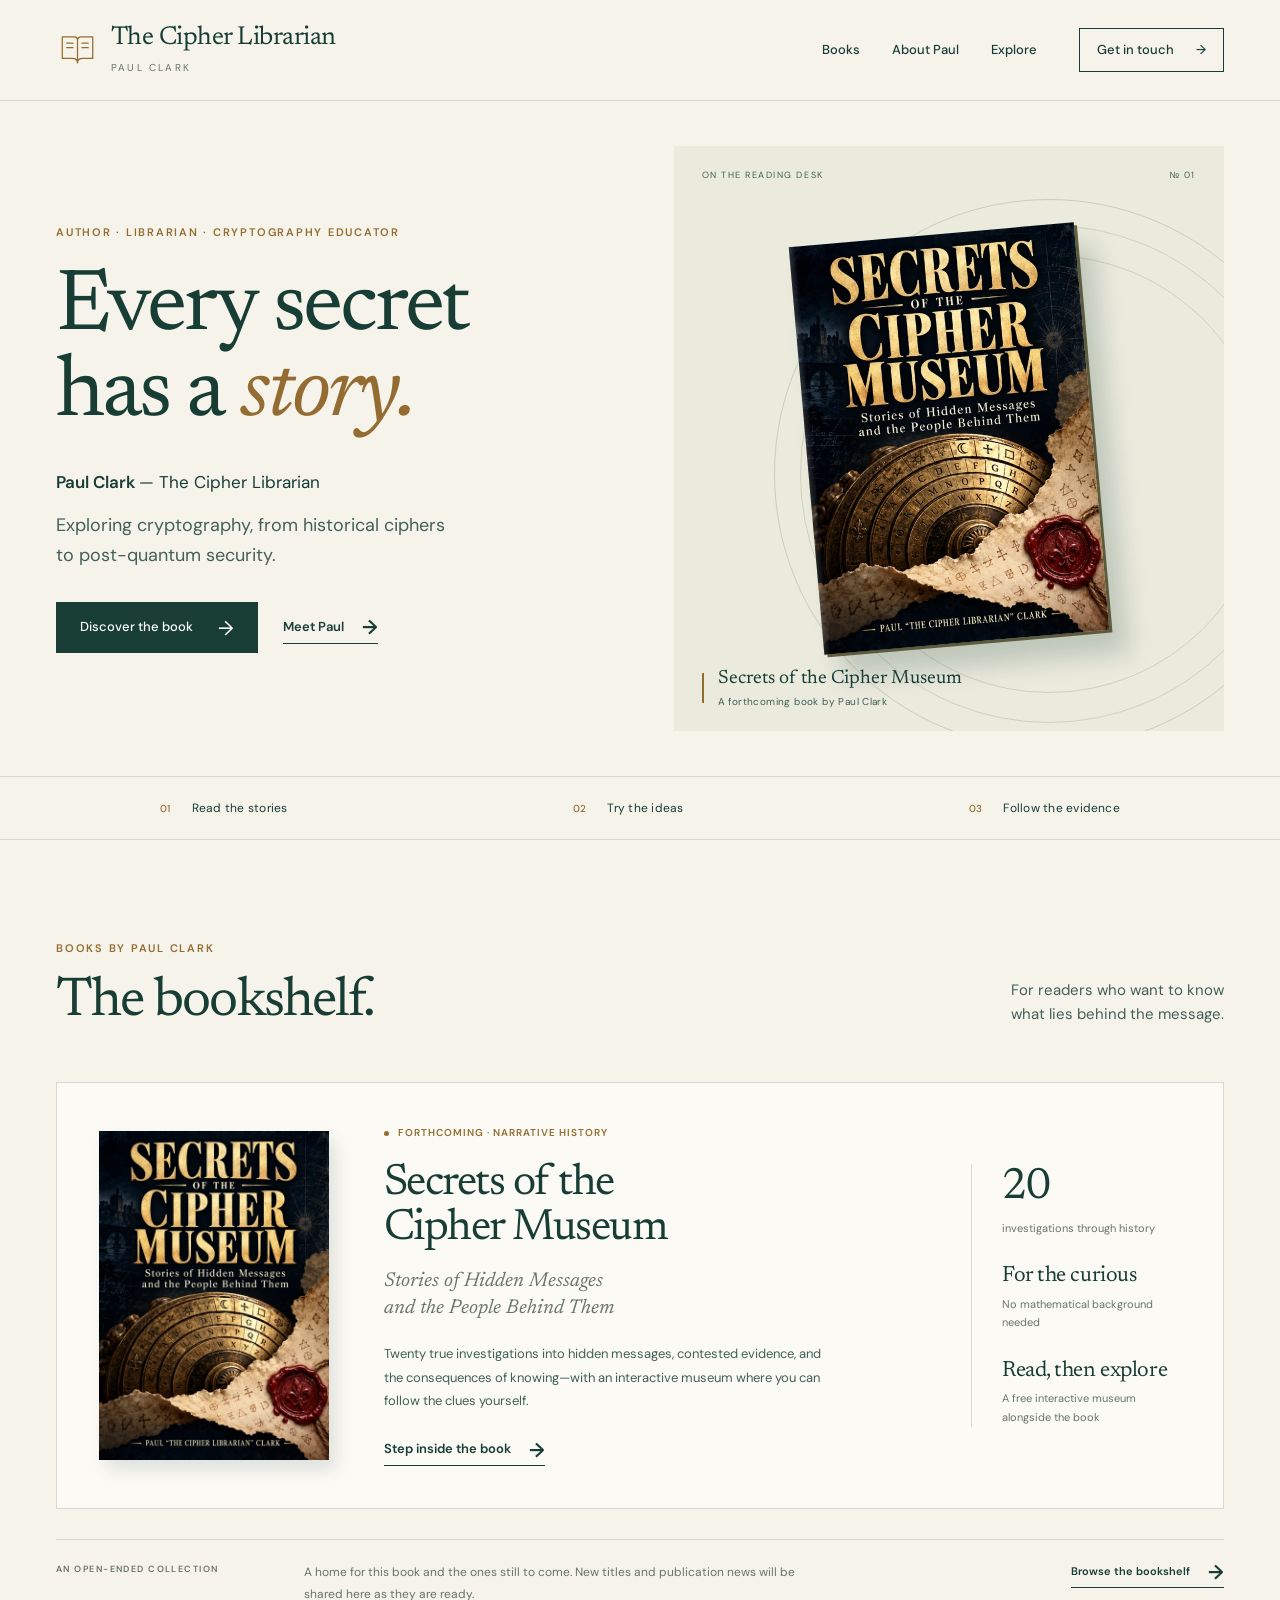
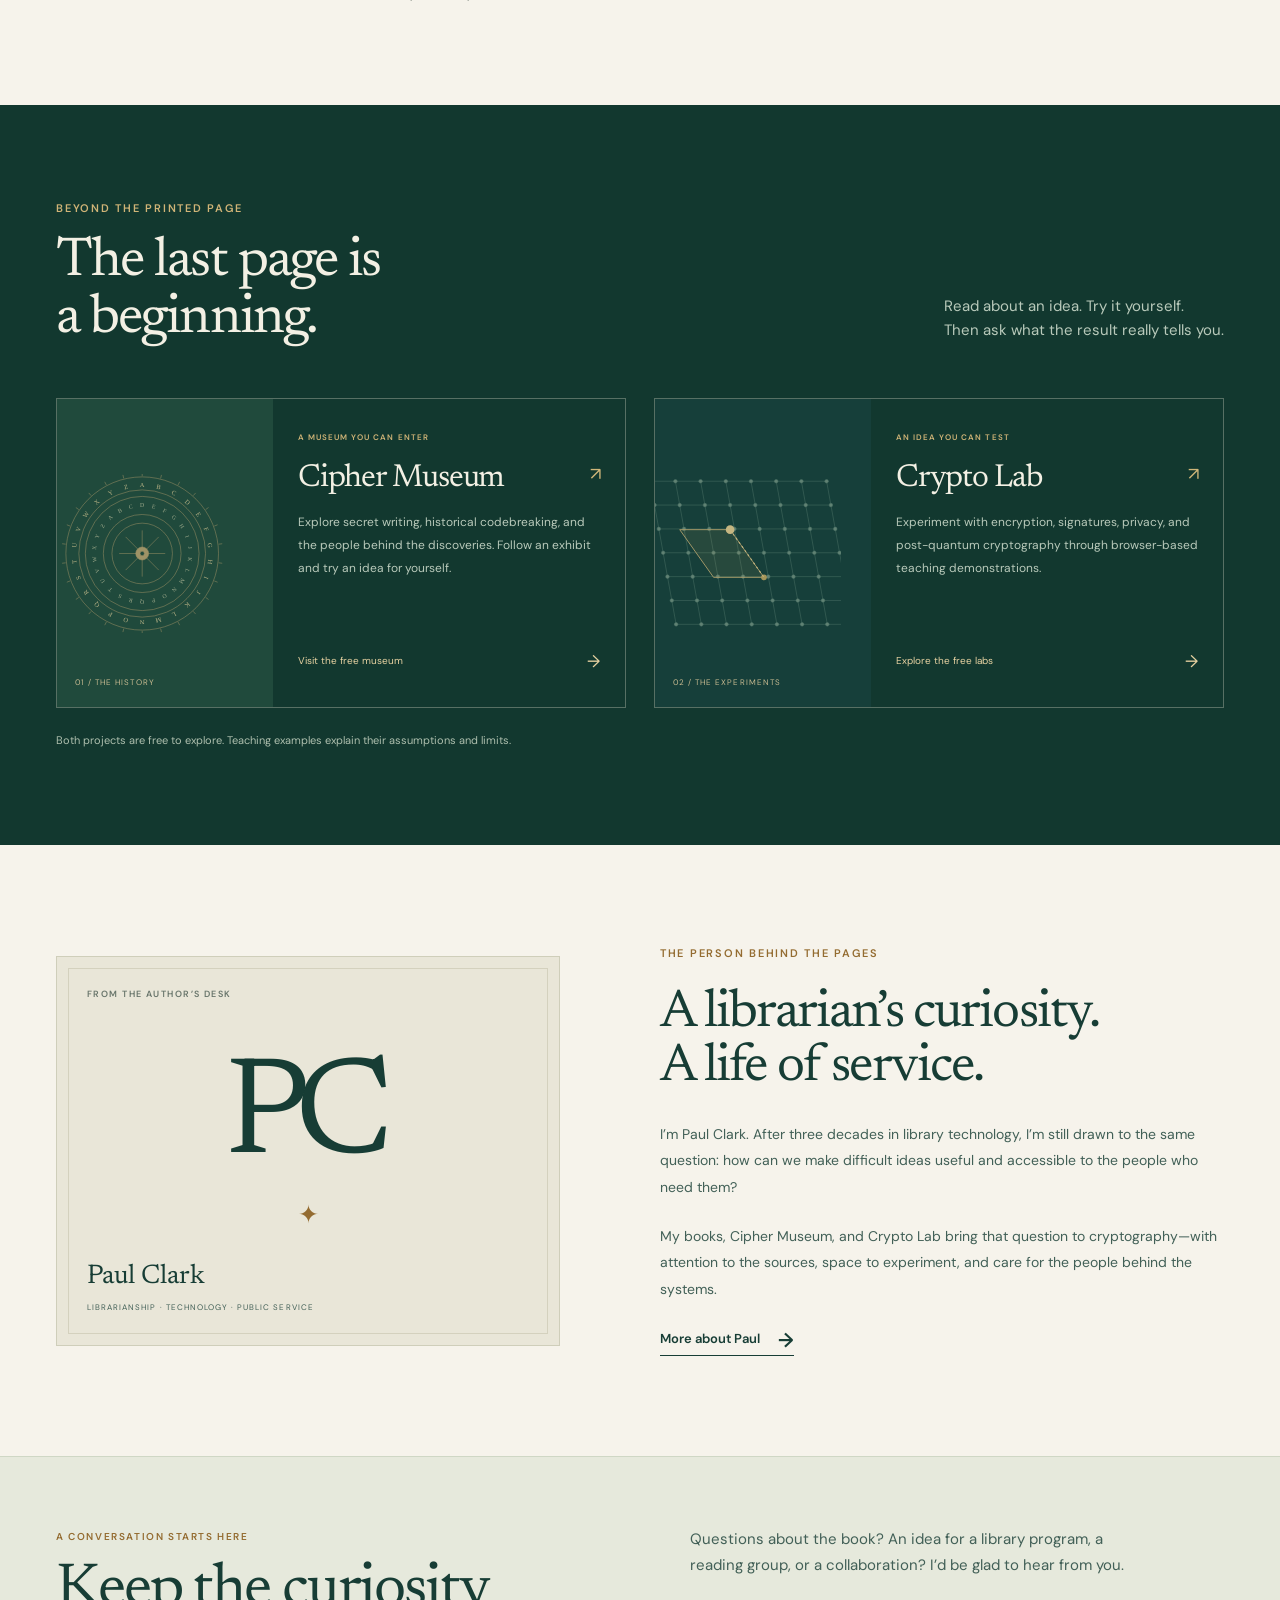
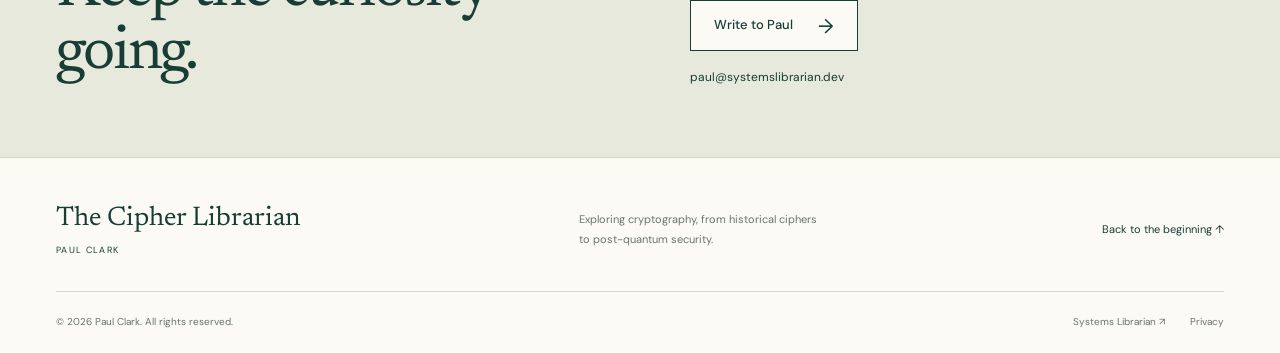
==== commit 4e190cc6: "Align author website with the revised Cipher Museum manuscript" ====
--- a/index.html
+++ b/index.html
@@ -6,7 +6,7 @@
 <nav id="primary-navigation" aria-label="Main navigation"><a href="/books/" >Books</a><a href="/about/" >About Paul</a><a href="/#explore">Explore</a><a class="nav-contact" href="/#contact">Get in touch <span aria-hidden="true">→</span></a></nav>
 </div></header><main id="main"><section class="hero wrap"><div class="hero-copy"><p class="eyebrow">Author · Librarian · Cryptography educator</p><h1>Every secret <br>has a <em>story.</em></h1><p class="hero-name">Paul Clark <span>— The Cipher Librarian</span></p><p class="hero-tagline">Exploring cryptography, from historical ciphers to post-quantum security.</p><div class="actions"><a class="button" href="/books/secrets-of-the-cipher-museum/">Discover the book <span aria-hidden="true">→</span></a><a class="text-link" href="/about/">Meet Paul <span aria-hidden="true">→</span></a></div></div><div class="hero-stage"><div class="stage-label"><span>On the reading desk</span><span>№ 01</span></div><div class="stage-dial" aria-hidden="true"></div><a class="hero-book" href="/books/secrets-of-the-cipher-museum/" aria-label="Explore Secrets of the Cipher Museum"><img class="" src="/assets/secrets-cover.webp" srcset="/assets/secrets-cover-small.webp 480w, /assets/secrets-cover.webp 900w" sizes="(max-width: 640px) 75vw, 360px" width="1049" height="1500" alt="Secrets of the Cipher Museum by Paul ‘The Cipher Librarian’ Clark. Gold lettering above a cipher wheel, a torn letter, and a red wax seal." fetchpriority="high"></a><div class="stage-caption"><span class="caption-rule"></span><div><span>Secrets of the Cipher Museum</span><small>A forthcoming book by Paul Clark</small></div></div></div></section>
 <div class="reading-strip"><div class="wrap"><span><b>01</b> Read the stories</span><span><b>02</b> Try the ideas</span><span><b>03</b> Follow the evidence</span></div></div>
-<section class="section wrap" id="books"><div class="section-heading"><div><p class="eyebrow">Books by Paul Clark</p><h2>The bookshelf.</h2></div><p>For readers who want to know <br>what lies behind the message.</p></div><article class="book-feature"><a class="shelf-cover" href="/books/secrets-of-the-cipher-museum/" aria-label="Discover Secrets of the Cipher Museum"><img class="" src="/assets/secrets-cover-small.webp" srcset="/assets/secrets-cover-small.webp 480w, /assets/secrets-cover.webp 900w" sizes="(max-width: 640px) 75vw, 360px" width="1049" height="1500" alt="Secrets of the Cipher Museum by Paul ‘The Cipher Librarian’ Clark. Gold lettering above a cipher wheel, a torn letter, and a red wax seal." loading="lazy"></a><div class="book-copy"><p class="eyebrow"><span class="status-dot"></span> Forthcoming · Narrative history</p><h3><a href="/books/secrets-of-the-cipher-museum/">Secrets of the <br>Cipher Museum</a></h3><p class="book-subtitle">Stories of Hidden Messages <br>and the People Behind Them</p><p>A queen’s letters. A wartime telegram. A message that gives up its words but keeps its author’s identity. Twenty investigations into the people and consequences behind hidden messages.</p><a class="text-link" href="/books/secrets-of-the-cipher-museum/">Step inside the book <span aria-hidden="true">→</span></a></div><dl class="book-notes"><div><dt>20</dt><dd>investigations through history</dd></div><div><dt>For the curious</dt><dd>No mathematical background needed</dd></div><div><dt>Read, then explore</dt><dd>A free interactive museum alongside the book</dd></div></dl></article><div class="shelf-note"><span class="small-label">An open-ended collection</span><p>A home for this book and the ones still to come. New titles and publication news will be shared here as they are ready.</p><a class="text-link" href="/books/">Browse the bookshelf <span aria-hidden="true">→</span></a></div></section>
+<section class="section wrap" id="books"><div class="section-heading"><div><p class="eyebrow">Books by Paul Clark</p><h2>The bookshelf.</h2></div><p>For readers who want to know <br>what lies behind the message.</p></div><article class="book-feature"><a class="shelf-cover" href="/books/secrets-of-the-cipher-museum/" aria-label="Discover Secrets of the Cipher Museum"><img class="" src="/assets/secrets-cover-small.webp" srcset="/assets/secrets-cover-small.webp 480w, /assets/secrets-cover.webp 900w" sizes="(max-width: 640px) 75vw, 360px" width="1049" height="1500" alt="Secrets of the Cipher Museum by Paul ‘The Cipher Librarian’ Clark. Gold lettering above a cipher wheel, a torn letter, and a red wax seal." loading="lazy"></a><div class="book-copy"><p class="eyebrow"><span class="status-dot"></span> Forthcoming · Narrative history</p><h3><a href="/books/secrets-of-the-cipher-museum/">Secrets of the <br>Cipher Museum</a></h3><p class="book-subtitle">Stories of Hidden Messages <br>and the People Behind Them</p><p>Twenty true investigations into hidden messages, contested evidence, and the consequences of knowing—with an interactive museum where you can follow the clues yourself.</p><a class="text-link" href="/books/secrets-of-the-cipher-museum/">Step inside the book <span aria-hidden="true">→</span></a></div><dl class="book-notes"><div><dt>20</dt><dd>investigations through history</dd></div><div><dt>For the curious</dt><dd>No mathematical background needed</dd></div><div><dt>Read, then explore</dt><dd>A free interactive museum alongside the book</dd></div></dl></article><div class="shelf-note"><span class="small-label">An open-ended collection</span><p>A home for this book and the ones still to come. New titles and publication news will be shared here as they are ready.</p><a class="text-link" href="/books/">Browse the bookshelf <span aria-hidden="true">→</span></a></div></section>
 <section class="explore-section" id="explore"><div class="wrap"><div class="section-heading"><div><p class="eyebrow">Beyond the printed page</p><h2>The last page is <br>a beginning.</h2></div><p>Read about an idea. Try it yourself. <br>Then ask what the result really tells you.</p></div><div class="explore-grid"><a class="explore-card museum-card" href="https://ciphermuseum.com/"><div class="project-art"><img src="/assets/cipher-wheel.svg" width="300" height="220" alt="" loading="lazy"><span class="project-number">01 / THE HISTORY</span></div><div class="project-copy"><p class="eyebrow">A museum you can enter</p><h3>Cipher Museum <span aria-hidden="true">↗</span></h3><p>Explore secret writing, historical codebreaking, and the people behind the discoveries. Follow an exhibit and try an idea for yourself.</p><span class="project-cta">Visit the free museum <span aria-hidden="true">→</span></span></div></a><a class="explore-card lab-card" href="https://crypto-lab.systemslibrarian.dev/"><div class="project-art"><img src="/assets/security-lattice.svg" width="300" height="220" alt="" loading="lazy"><span class="project-number">02 / THE EXPERIMENTS</span></div><div class="project-copy"><p class="eyebrow">An idea you can test</p><h3>Crypto Lab <span aria-hidden="true">↗</span></h3><p>Experiment with encryption, signatures, privacy, and post-quantum cryptography through browser-based teaching demonstrations.</p><span class="project-cta">Explore the free labs <span aria-hidden="true">→</span></span></div></a></div><p class="explore-footnote">Both projects are free to explore. Teaching examples explain their assumptions and limits.</p></div></section>
 <section class="section wrap author-intro"><div class="author-card" aria-label="Paul Clark, librarian, author, and educator"><p class="small-label">From the author’s desk</p><div class="author-monogram" aria-hidden="true">PC<span>✦</span></div><div class="author-card-bottom"><span>Paul Clark</span><small>Librarianship · Technology · Public service</small></div></div><div class="author-intro-copy"><p class="eyebrow">The person behind the pages</p><h2>A librarian’s curiosity. <br>A life of service.</h2><p>I’m Paul Clark. After three decades in library technology, I’m still drawn to the same question: how can we make difficult ideas useful and accessible to the people who need them?</p><p>My books, Cipher Museum, and Crypto Lab bring that question to cryptography—with attention to the sources, space to experiment, and care for the people behind the systems.</p><a class="text-link" href="/about/">More about Paul <span aria-hidden="true">→</span></a></div></section>
 <section class="contact-section" id="contact"><div class="wrap contact-grid"><div><p class="eyebrow">A conversation starts here</p><h2>Keep the curiosity <br>going.</h2></div><div><p>Questions about the book? An idea for a library program, a reading group, or a collaboration? I’d be glad to hear from you.</p><a class="button button-light" href="mailto:paul@systemslibrarian.dev?subject=Hello%20from%20The%20Cipher%20Librarian">Write to Paul <span aria-hidden="true">→</span></a><a class="contact-email" href="mailto:paul@systemslibrarian.dev">paul@systemslibrarian.dev</a></div></div></section></main><footer class="site-footer"><div class="wrap footer-top"><a class="footer-brand" href="/">The Cipher Librarian<span>Paul Clark</span></a><p>Exploring cryptography, from historical ciphers <br>to post-quantum security.</p><a href="/#main">Back to the beginning ↑</a></div><div class="wrap footer-bottom"><span>© 2026 Paul Clark. All rights reserved.</span><div><a href="https://systemslibrarian.dev/">Systems Librarian ↗</a><a href="/privacy/">Privacy</a></div></div></footer></body></html>
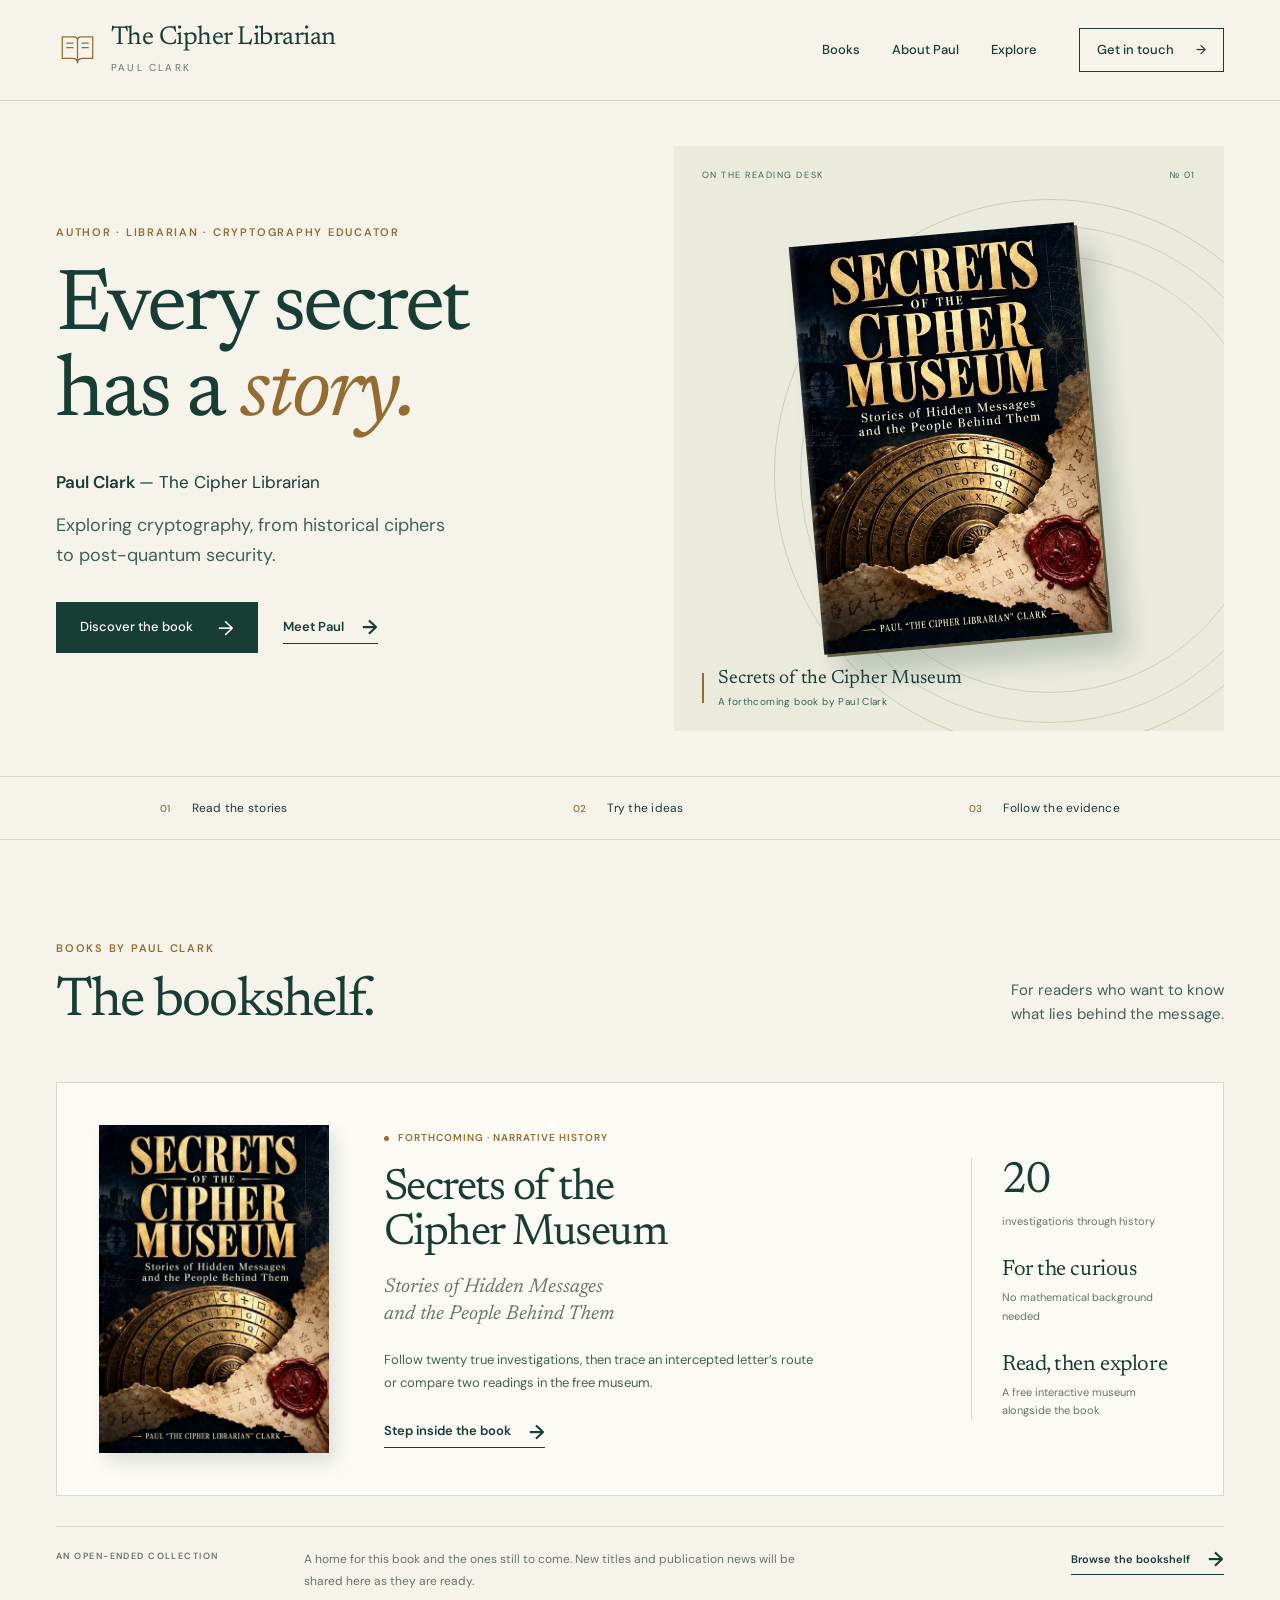
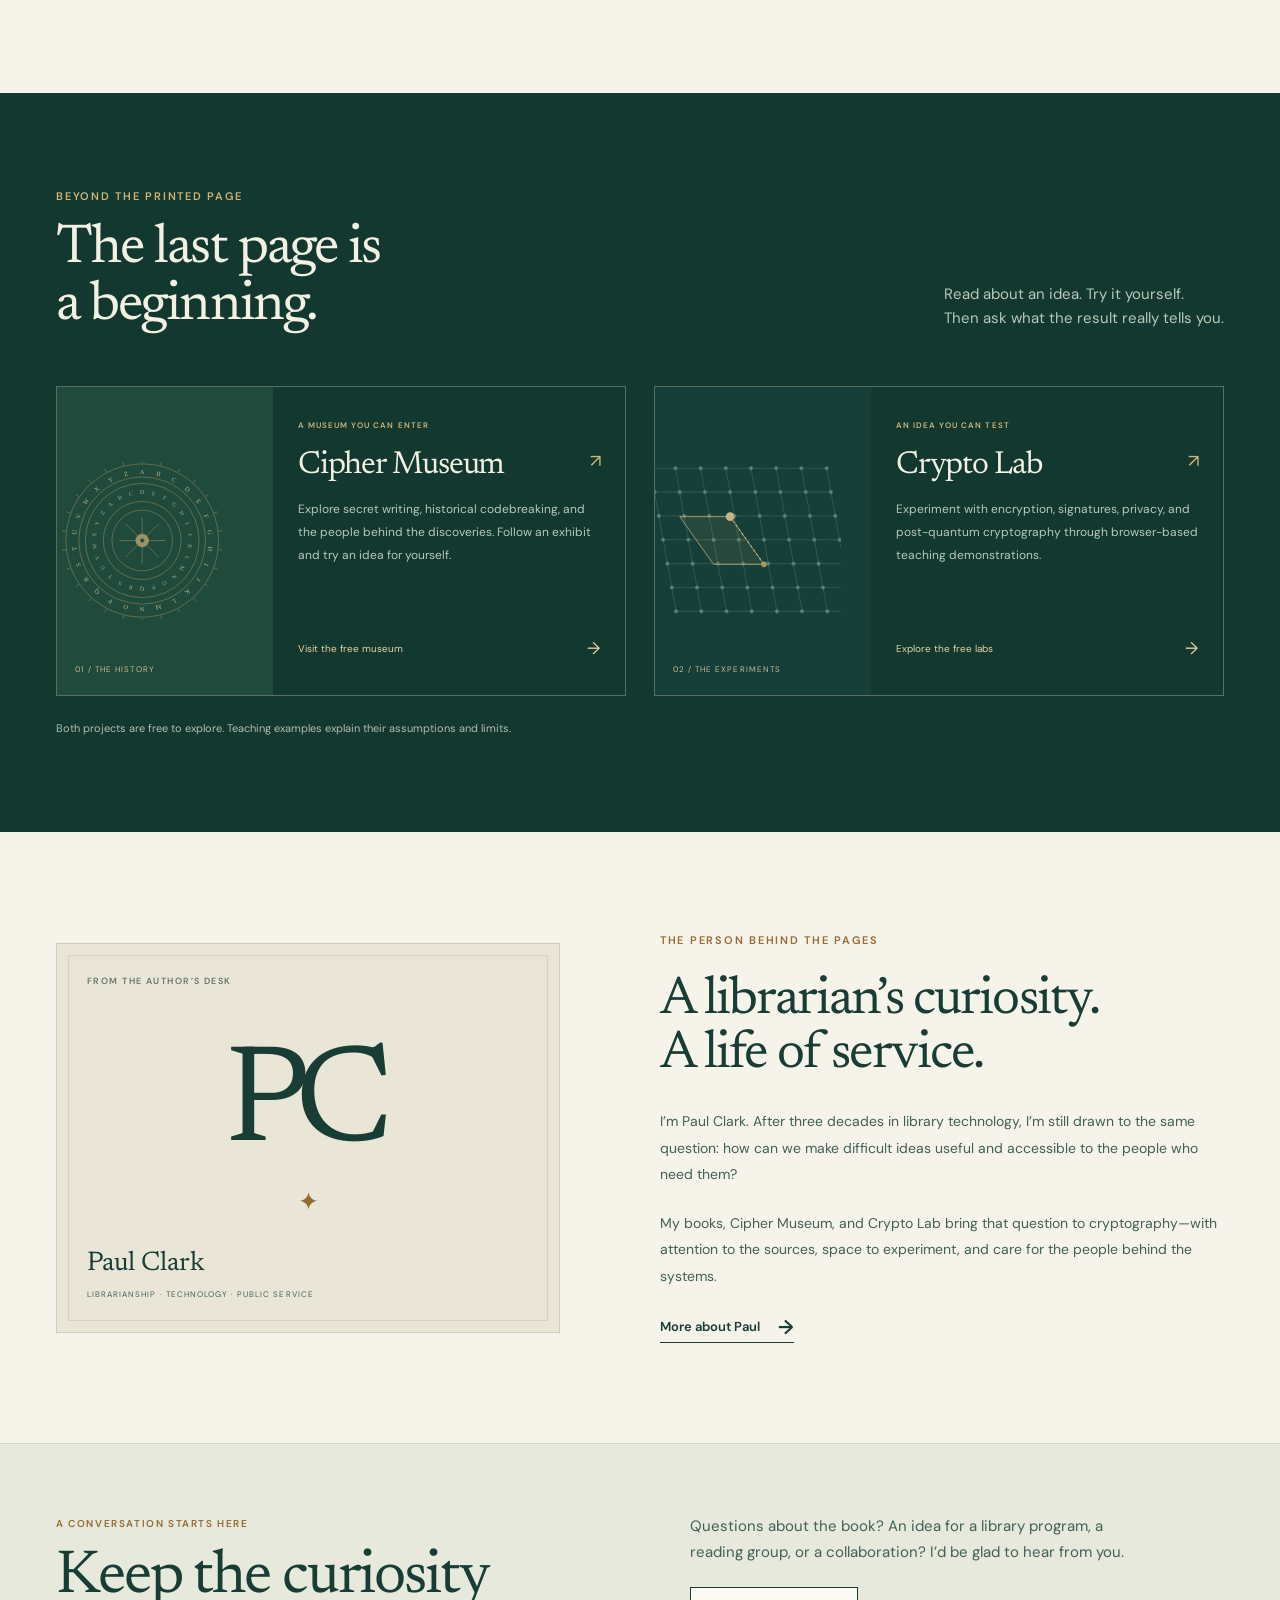
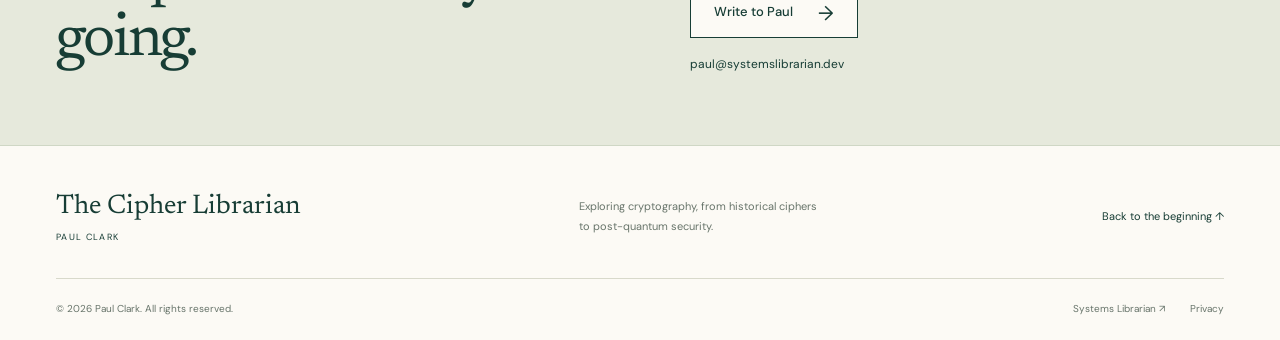
==== commit 5cc53a96: "Explain the book's focus and link readers to three museum investigations" ====
--- a/index.html
+++ b/index.html
@@ -6,7 +6,7 @@
 <nav id="primary-navigation" aria-label="Main navigation"><a href="/books/" >Books</a><a href="/about/" >About Paul</a><a href="/#explore">Explore</a><a class="nav-contact" href="/#contact">Get in touch <span aria-hidden="true">→</span></a></nav>
 </div></header><main id="main"><section class="hero wrap"><div class="hero-copy"><p class="eyebrow">Author · Librarian · Cryptography educator</p><h1>Every secret <br>has a <em>story.</em></h1><p class="hero-name">Paul Clark <span>— The Cipher Librarian</span></p><p class="hero-tagline">Exploring cryptography, from historical ciphers to post-quantum security.</p><div class="actions"><a class="button" href="/books/secrets-of-the-cipher-museum/">Discover the book <span aria-hidden="true">→</span></a><a class="text-link" href="/about/">Meet Paul <span aria-hidden="true">→</span></a></div></div><div class="hero-stage"><div class="stage-label"><span>On the reading desk</span><span>№ 01</span></div><div class="stage-dial" aria-hidden="true"></div><a class="hero-book" href="/books/secrets-of-the-cipher-museum/" aria-label="Explore Secrets of the Cipher Museum"><img class="" src="/assets/secrets-cover.webp" srcset="/assets/secrets-cover-small.webp 480w, /assets/secrets-cover.webp 900w" sizes="(max-width: 640px) 75vw, 360px" width="1049" height="1500" alt="Secrets of the Cipher Museum by Paul ‘The Cipher Librarian’ Clark. Gold lettering above a cipher wheel, a torn letter, and a red wax seal." fetchpriority="high"></a><div class="stage-caption"><span class="caption-rule"></span><div><span>Secrets of the Cipher Museum</span><small>A forthcoming book by Paul Clark</small></div></div></div></section>
 <div class="reading-strip"><div class="wrap"><span><b>01</b> Read the stories</span><span><b>02</b> Try the ideas</span><span><b>03</b> Follow the evidence</span></div></div>
-<section class="section wrap" id="books"><div class="section-heading"><div><p class="eyebrow">Books by Paul Clark</p><h2>The bookshelf.</h2></div><p>For readers who want to know <br>what lies behind the message.</p></div><article class="book-feature"><a class="shelf-cover" href="/books/secrets-of-the-cipher-museum/" aria-label="Discover Secrets of the Cipher Museum"><img class="" src="/assets/secrets-cover-small.webp" srcset="/assets/secrets-cover-small.webp 480w, /assets/secrets-cover.webp 900w" sizes="(max-width: 640px) 75vw, 360px" width="1049" height="1500" alt="Secrets of the Cipher Museum by Paul ‘The Cipher Librarian’ Clark. Gold lettering above a cipher wheel, a torn letter, and a red wax seal." loading="lazy"></a><div class="book-copy"><p class="eyebrow"><span class="status-dot"></span> Forthcoming · Narrative history</p><h3><a href="/books/secrets-of-the-cipher-museum/">Secrets of the <br>Cipher Museum</a></h3><p class="book-subtitle">Stories of Hidden Messages <br>and the People Behind Them</p><p>Twenty true investigations into hidden messages, contested evidence, and the consequences of knowing—with an interactive museum where you can follow the clues yourself.</p><a class="text-link" href="/books/secrets-of-the-cipher-museum/">Step inside the book <span aria-hidden="true">→</span></a></div><dl class="book-notes"><div><dt>20</dt><dd>investigations through history</dd></div><div><dt>For the curious</dt><dd>No mathematical background needed</dd></div><div><dt>Read, then explore</dt><dd>A free interactive museum alongside the book</dd></div></dl></article><div class="shelf-note"><span class="small-label">An open-ended collection</span><p>A home for this book and the ones still to come. New titles and publication news will be shared here as they are ready.</p><a class="text-link" href="/books/">Browse the bookshelf <span aria-hidden="true">→</span></a></div></section>
+<section class="section wrap" id="books"><div class="section-heading"><div><p class="eyebrow">Books by Paul Clark</p><h2>The bookshelf.</h2></div><p>For readers who want to know <br>what lies behind the message.</p></div><article class="book-feature"><a class="shelf-cover" href="/books/secrets-of-the-cipher-museum/" aria-label="Discover Secrets of the Cipher Museum"><img class="" src="/assets/secrets-cover-small.webp" srcset="/assets/secrets-cover-small.webp 480w, /assets/secrets-cover.webp 900w" sizes="(max-width: 640px) 75vw, 360px" width="1049" height="1500" alt="Secrets of the Cipher Museum by Paul ‘The Cipher Librarian’ Clark. Gold lettering above a cipher wheel, a torn letter, and a red wax seal." loading="lazy"></a><div class="book-copy"><p class="eyebrow"><span class="status-dot"></span> Forthcoming · Narrative history</p><h3><a href="/books/secrets-of-the-cipher-museum/">Secrets of the <br>Cipher Museum</a></h3><p class="book-subtitle">Stories of Hidden Messages <br>and the People Behind Them</p><p>Follow twenty true investigations, then trace an intercepted letter’s route or compare two readings in the free museum.</p><a class="text-link" href="/books/secrets-of-the-cipher-museum/">Step inside the book <span aria-hidden="true">→</span></a></div><dl class="book-notes"><div><dt>20</dt><dd>investigations through history</dd></div><div><dt>For the curious</dt><dd>No mathematical background needed</dd></div><div><dt>Read, then explore</dt><dd>A free interactive museum alongside the book</dd></div></dl></article><div class="shelf-note"><span class="small-label">An open-ended collection</span><p>A home for this book and the ones still to come. New titles and publication news will be shared here as they are ready.</p><a class="text-link" href="/books/">Browse the bookshelf <span aria-hidden="true">→</span></a></div></section>
 <section class="explore-section" id="explore"><div class="wrap"><div class="section-heading"><div><p class="eyebrow">Beyond the printed page</p><h2>The last page is <br>a beginning.</h2></div><p>Read about an idea. Try it yourself. <br>Then ask what the result really tells you.</p></div><div class="explore-grid"><a class="explore-card museum-card" href="https://ciphermuseum.com/"><div class="project-art"><img src="/assets/cipher-wheel.svg" width="300" height="220" alt="" loading="lazy"><span class="project-number">01 / THE HISTORY</span></div><div class="project-copy"><p class="eyebrow">A museum you can enter</p><h3>Cipher Museum <span aria-hidden="true">↗</span></h3><p>Explore secret writing, historical codebreaking, and the people behind the discoveries. Follow an exhibit and try an idea for yourself.</p><span class="project-cta">Visit the free museum <span aria-hidden="true">→</span></span></div></a><a class="explore-card lab-card" href="https://crypto-lab.systemslibrarian.dev/"><div class="project-art"><img src="/assets/security-lattice.svg" width="300" height="220" alt="" loading="lazy"><span class="project-number">02 / THE EXPERIMENTS</span></div><div class="project-copy"><p class="eyebrow">An idea you can test</p><h3>Crypto Lab <span aria-hidden="true">↗</span></h3><p>Experiment with encryption, signatures, privacy, and post-quantum cryptography through browser-based teaching demonstrations.</p><span class="project-cta">Explore the free labs <span aria-hidden="true">→</span></span></div></a></div><p class="explore-footnote">Both projects are free to explore. Teaching examples explain their assumptions and limits.</p></div></section>
 <section class="section wrap author-intro"><div class="author-card" aria-label="Paul Clark, librarian, author, and educator"><p class="small-label">From the author’s desk</p><div class="author-monogram" aria-hidden="true">PC<span>✦</span></div><div class="author-card-bottom"><span>Paul Clark</span><small>Librarianship · Technology · Public service</small></div></div><div class="author-intro-copy"><p class="eyebrow">The person behind the pages</p><h2>A librarian’s curiosity. <br>A life of service.</h2><p>I’m Paul Clark. After three decades in library technology, I’m still drawn to the same question: how can we make difficult ideas useful and accessible to the people who need them?</p><p>My books, Cipher Museum, and Crypto Lab bring that question to cryptography—with attention to the sources, space to experiment, and care for the people behind the systems.</p><a class="text-link" href="/about/">More about Paul <span aria-hidden="true">→</span></a></div></section>
 <section class="contact-section" id="contact"><div class="wrap contact-grid"><div><p class="eyebrow">A conversation starts here</p><h2>Keep the curiosity <br>going.</h2></div><div><p>Questions about the book? An idea for a library program, a reading group, or a collaboration? I’d be glad to hear from you.</p><a class="button button-light" href="mailto:paul@systemslibrarian.dev?subject=Hello%20from%20The%20Cipher%20Librarian">Write to Paul <span aria-hidden="true">→</span></a><a class="contact-email" href="mailto:paul@systemslibrarian.dev">paul@systemslibrarian.dev</a></div></div></section></main><footer class="site-footer"><div class="wrap footer-top"><a class="footer-brand" href="/">The Cipher Librarian<span>Paul Clark</span></a><p>Exploring cryptography, from historical ciphers <br>to post-quantum security.</p><a href="/#main">Back to the beginning ↑</a></div><div class="wrap footer-bottom"><span>© 2026 Paul Clark. All rights reserved.</span><div><a href="https://systemslibrarian.dev/">Systems Librarian ↗</a><a href="/privacy/">Privacy</a></div></div></footer></body></html>
--- a/assets/site.css
+++ b/assets/site.css
@@ -6,6 +6,7 @@
 @media(max-width:900px){.wrap{width:calc(100% - 48px)}.header-inner{height:88px}.brand>span{font-size:23px}.brand-mark{width:37px}nav{gap:19px;font-size:12px}nav .nav-contact{margin-left:0;padding:8px 11px;gap:15px}.hero{gap:23px;min-height:580px}.hero h1{font-size:69px}.hero-stage{height:490px}.hero-book{width:230px}.hero .eyebrow{font-size:9px}.hero-copy{padding-block:45px}.hero-name{max-width:290px;line-height:1.7}.hero-name span{display:block}.hero-tagline{max-width:285px;font-size:15px}.hero .actions{gap:17px}.hero .text-link{font-size:12px}.stage-label{left:20px;right:20px;top:18px;font-size:8px}.stage-caption{left:20px;bottom:18px;font-size:16px}.stage-caption small{font-size:9px}.section{padding-block:75px}.book-feature{grid-template-columns:170px 1fr;gap:30px}.book-notes{grid-column:1/-1;display:flex;justify-content:space-between;border-left:0;border-top:1px solid var(--line);padding:25px 0 0;gap:30px;align-items:start}.book-notes>div+div{margin:0}.book-notes>div:first-child dt{font-size:25px}.book-notes dt{font-size:20px}.book-notes dd{max-width:170px}.book-copy h3{font-size:40px}.book-copy>p:not(.eyebrow):not(.book-subtitle){font-size:13px}.section-heading{gap:25px}.section-heading>p{font-size:13px}.explore-section{padding-block:75px}.explore-grid{gap:20px}.explore-card{grid-template-columns:1fr}.project-art{height:145px;justify-content:center}.project-art img{transform:translate(55px,3px);width:310px}.project-number{left:20px;font-size:8px}.project-copy{padding:25px}.project-copy>p:not(.eyebrow){font-size:13px}.project-copy h3{font-size:34px}.author-intro{gap:45px;grid-template-columns:1fr 1.2fr}.author-card{min-height:360px;padding:26px}.author-monogram{font-size:120px}.author-intro-copy h2{font-size:39px}.author-intro-copy p:not(.eyebrow){font-size:13px}.contact-grid{gap:45px}.contact-grid h2{font-size:51px}.contact-grid>div>p:not(.eyebrow){font-size:13px}.footer-top{grid-template-columns:1fr 1fr}.footer-top>a:last-child{grid-column:2;margin-top:-8px}.footer-brand{font-size:25px}.book-detail-hero{gap:35px;grid-template-columns:.9fr 1.1fr}.book-detail-art{padding:25px 25px 20px}.book-detail-copy h1{font-size:49px}.detail-subtitle{font-size:22px}.detail-promise{font-size:15px}.book-detail-copy .actions{gap:15px}.book-detail-copy .actions .text-link{font-size:11px}.book-detail-strip>.wrap{font-size:10px}.book-overview{grid-template-columns:.85fr 1.15fr;gap:45px}.book-overview h2{font-size:46px}.prose{font-size:14px}.case-grid{gap:25px}.case-grid h3{font-size:28px}.case-grid p{font-size:12px}.opening-section{grid-template-columns:.65fr 2fr;gap:40px}.opening-prose h2{font-size:40px}.opening-prose p{font-size:21px}.mystery-section{padding:40px;gap:45px;grid-template-columns:.85fr 1.15fr}.mystery-section h2{font-size:42px}.mystery-section p:not(.eyebrow){font-size:13px}.faq-section{gap:45px}.faq-section h2{font-size:43px}.faq-list summary{font-size:13px}.about-body{grid-template-columns:240px 1fr;gap:45px}.about-sidebar .author-card{padding:23px;min-height:330px}.about-prose h2{font-size:40px}.faith-note{padding:26px}.faith-note h2{font-size:35px}.faith-note blockquote{font-size:25px}}
 @media(max-width:760px){.wrap{width:calc(100% - 40px)}.header-inner{height:82px}.brand>span{font-size:23px}.brand small{font-size:9px}.brand-mark{width:36px;height:36px}.menu-toggle{display:flex;align-items:center;gap:11px;padding:10px 0 10px 14px;background:none;border:0;color:var(--ink);font-size:12px}.menu-toggle svg{width:22px;height:22px;fill:none;stroke:currentColor;stroke-width:1.4}#primary-navigation{display:none;position:absolute;left:0;right:0;top:82px;z-index:15;background:var(--paper-light);padding:15px 25px 25px;box-shadow:0 10px 15px #173d3515;border-bottom:1px solid var(--line)}#primary-navigation.is-open{display:flex;flex-direction:column;align-items:stretch;gap:0}#primary-navigation a{padding:14px 0;border-bottom:1px solid var(--line);font-size:14px}#primary-navigation a[aria-current]{box-shadow:none;color:var(--gold)}#primary-navigation .nav-contact{margin-top:15px;border:1px solid var(--ink);padding:12px 15px}.hero{grid-template-columns:1fr;gap:0;padding-bottom:30px}.hero-copy{padding-block:45px 37px}.hero h1{font-size:clamp(66px,12vw,90px);margin-bottom:23px}.hero .eyebrow{font-size:9px;margin-bottom:23px}.hero-name{max-width:none;font-size:16px;margin-bottom:12px}.hero-name span{display:inline}.hero-tagline{max-width:410px;font-size:16px;margin-bottom:25px}.hero .actions{gap:25px}.hero .button{padding:13px 19px}.hero-stage{height:510px}.hero-book{width:265px;transform:rotate(-4deg)}.stage-label{left:25px;right:25px;top:21px;font-size:9px}.stage-caption{left:25px;bottom:20px;font-size:18px}.stage-caption small{font-size:10px}.stage-dial{width:550px;height:550px}.reading-strip>.wrap{padding-block:18px;gap:15px}.reading-strip span{font-size:10px;line-height:1.5}.reading-strip b{display:block;font-size:9px;margin-bottom:6px}.section{padding-block:65px}.section-heading{display:block;margin-bottom:30px}.section-heading h2{font-size:47px}.section-heading .eyebrow{font-size:10px;margin-bottom:15px}.section-heading>p{margin-top:21px;font-size:14px}.section-heading>p br{display:none}.book-feature{padding:28px;grid-template-columns:140px 1fr;gap:30px}.book-copy h3{font-size:34px}.book-copy .eyebrow{font-size:8px;margin-bottom:15px}.book-subtitle{font-size:18px}.book-copy>p:not(.eyebrow):not(.book-subtitle){font-size:12px}.book-copy .text-link{font-size:11px;gap:15px}.book-notes{gap:22px;padding-top:24px}.book-notes dd{font-size:10px}.book-notes dt{font-size:19px}.shelf-note{grid-template-columns:1fr;gap:12px;margin-top:24px;padding-top:20px}.shelf-note>a{grid-column:auto;width:fit-content;margin-top:5px}.shelf-note p{max-width:540px}.explore-section{padding-block:65px}.explore-section .section-heading h2{font-size:47px}.explore-grid{gap:20px}.project-copy{padding:23px}.project-copy h3{font-size:30px}.project-copy>p:not(.eyebrow){font-size:12px}.project-copy .eyebrow{font-size:8px}.project-cta{font-size:10px}.project-art{height:140px}.explore-footnote{font-size:10px;line-height:1.8}.author-intro{grid-template-columns:1fr;gap:37px}.author-card{min-height:320px;max-width:none}.author-monogram{font-size:120px}.author-intro-copy h2{font-size:47px}.author-intro-copy p:not(.eyebrow){font-size:14px}.author-intro-copy .eyebrow{font-size:10px}.contact-section{padding-block:55px}.contact-grid{grid-template-columns:1fr;gap:26px}.contact-grid h2{font-size:52px}.contact-grid>div>p:not(.eyebrow){font-size:14px}.contact-grid h2 br{display:none}.footer-top{grid-template-columns:1fr;gap:25px;align-items:start;padding-bottom:28px}.footer-top>a:last-child{grid-column:auto;margin-top:0}.footer-top>p br{display:none}.footer-bottom{flex-direction:column;gap:13px}.site-footer{padding-block:35px 25px}.footer-brand{font-size:28px}.page-intro{padding-block:50px 36px}.page-intro h1{font-size:67px}.intro-lead{font-size:18px;line-height:1.7;max-width:560px}.bookshelf-page{padding-bottom:60px}.future-note{margin-top:25px;padding:25px 0 0}.future-note h2{font-size:39px}.future-note>p{font-size:13px}.book-detail-hero{grid-template-columns:1fr;gap:35px;padding-block:35px 50px}.book-detail-art{padding:32px 40px 22px;order:2}.book-detail-art>a{max-width:270px}.book-detail-art>p{font-size:10px}.book-detail-copy{order:1}.breadcrumb{margin-bottom:24px}.book-detail-copy>.eyebrow{font-size:9px}.book-detail-copy h1{font-size:clamp(49px,9vw,65px)}.detail-subtitle{font-size:25px}.detail-promise{font-size:17px;max-width:540px}.book-detail-copy .actions{gap:23px}.book-detail-strip>.wrap{flex-wrap:wrap;justify-content:start;gap:8px 22px;font-size:10px;padding-block:18px}.book-overview{grid-template-columns:1fr;gap:20px}.book-overview h2{font-size:49px}.book-overview .prose{font-size:15px}.case-section{padding-block:60px}.case-grid{grid-template-columns:1fr;gap:32px}.case-grid h3{font-size:35px;margin-top:18px;margin-bottom:15px}.case-grid h3 br{display:none}.case-grid p{font-size:14px;max-width:560px}.opening-section{grid-template-columns:1fr;gap:22px}.opening-label{display:flex;justify-content:space-between;align-items:center}.opening-label>.eyebrow{margin:0;font-size:10px}.opening-label>span{font-size:22px}.opening-prose h2{font-size:43px;margin-bottom:25px}.opening-prose p{font-size:22px}.opening-prose .text-link{font-size:11px;gap:15px}.mystery-section{grid-template-columns:1fr;gap:20px;padding:32px}.envelope-art{max-width:250px;margin:0 auto;width:100%}.mystery-section h2{font-size:46px}.mystery-section .eyebrow{font-size:9px}.mystery-section p:not(.eyebrow){font-size:14px}.mystery-section .button{font-size:11px}.faq-section{grid-template-columns:1fr;gap:15px}.faq-list summary{font-size:14px}.faq-list p{font-size:13px}.about-body{grid-template-columns:1fr;gap:45px;padding-bottom:65px}.about-sidebar{position:static}.about-sidebar .author-card{min-height:320px}.about-sidebar>.text-link{font-size:12px}.about-prose{font-size:15px;max-width:none}.about-prose h2{font-size:45px}.faith-note{padding:30px 25px;margin-block:40px}.faith-note h2{font-size:39px}.faith-note blockquote{font-size:29px}.legal-prose{font-size:15px}}
 @media(max-width:500px){.wrap{width:calc(100% - 36px)}.brand>span{font-size:21px}.brand{gap:9px}.brand-mark{width:33px}.brand small{font-size:8px}.hero h1{font-size:67px}.hero-name{font-size:14px}.hero-tagline{font-size:15px}.hero .actions{gap:23px}.hero .text-link{font-size:11px}.hero-stage{height:490px}.hero-book{width:243px}.stage-label{left:21px;right:21px;font-size:8px}.stage-caption{left:21px;bottom:18px;font-size:17px}.stage-caption small{font-size:9px}.reading-strip span{font-size:9px}.section-heading h2{font-size:45px}.book-feature{grid-template-columns:1fr;padding:25px;gap:30px}.shelf-cover{width:190px;margin:0 auto}.book-copy h3{font-size:40px}.book-copy .eyebrow{font-size:9px}.book-subtitle{font-size:21px}.book-copy>p:not(.eyebrow):not(.book-subtitle){font-size:13px}.book-copy .text-link{font-size:12px}.book-notes{grid-column:auto;flex-wrap:wrap;gap:23px;display:grid;grid-template-columns:1fr 1.5fr}.book-notes>div:last-child{grid-column:1/-1}.book-notes>div:last-child dd{max-width:none}.book-notes dd{font-size:11px}.explore-grid{grid-template-columns:1fr}.explore-card{grid-template-columns:1fr}.project-art{height:170px}.project-art img{width:340px;transform:translate(40px,5px)}.project-copy{padding:28px}.project-copy h3{font-size:36px}.project-copy>p:not(.eyebrow){font-size:13px}.project-copy .eyebrow{font-size:9px}.project-cta{font-size:11px}.author-intro-copy h2{font-size:43px}.contact-grid h2{font-size:46px}.contact-grid h2 br{display:block}.page-intro h1{font-size:60px}.book-detail-copy h1{font-size:51px}.book-detail-copy .actions{gap:20px}.book-detail-art{padding:30px 34px 20px}.book-detail-strip>.wrap{display:grid;grid-template-columns:1fr;gap:8px}.opening-prose h2{font-size:39px}.opening-prose p{font-size:21px}.opening-prose .text-link{font-size:10px;gap:10px}.mystery-section{padding:26px}.mystery-section h2{font-size:43px}.mystery-section .button{gap:15px;font-size:10px}.faq-section h2{font-size:44px}.about-prose h2{font-size:40px}.faith-note h2{font-size:35px}}
+.case-grid .text-link{margin-top:18px;min-height:44px;max-width:100%;align-items:flex-start}
 @media(max-width:380px){.header-inner{gap:8px}.brand{gap:7px}.brand-mark{width:28px;height:28px}.brand>span{font-size:19px}.brand small{font-size:7px}.menu-toggle{gap:6px;padding-left:6px;font-size:11px}.menu-toggle svg{width:19px}.hero h1{font-size:clamp(52px,17vw,64px)}.hero-name{font-size:13px}.hero-stage{height:465px}.hero-book{width:225px}.stage-caption{font-size:15px;gap:10px}.stage-caption small{font-size:8px}.hero .actions{gap:18px}.hero .button{font-size:11px;padding-inline:15px}.page-intro h1{font-size:clamp(49px,15.5vw,59px)}.book-detail-copy h1{font-size:clamp(42px,13.2vw,50px)}.book-detail-copy .actions{gap:17px}.book-detail-copy .button{font-size:11px;padding-inline:16px}.book-detail-copy .actions .text-link{font-size:10px}.opening-prose .text-link{font-size:10px;display:flex;align-items:start}.book-feature{padding:22px}.mystery-section .button{padding-inline:14px;font-size:10px;gap:10px}}
 @media(prefers-reduced-motion:reduce){html{scroll-behavior:auto}*,*:before,*:after{transition:none!important;animation:none!important}}
 @media print{.site-header,.site-footer,.reading-strip,.contact-section,.menu-toggle{display:none}.wrap{width:100%}.section,.page-intro{padding-block:20px}body{background:white}.hero,.book-detail-hero,.about-body{display:block}.hero-stage,.about-sidebar{max-width:400px}.book-detail-art{max-width:330px}.button{border:1px solid #333;background:white;color:black}.explore-section{background:white;color:black}.explore-section p,.project-copy>p:not(.eyebrow){color:#333}.author-card{break-inside:avoid}h1,h2,h3{break-after:avoid}a[href^="http"]:after{content:' (' attr(href) ')';font:9px var(--sans)}}
